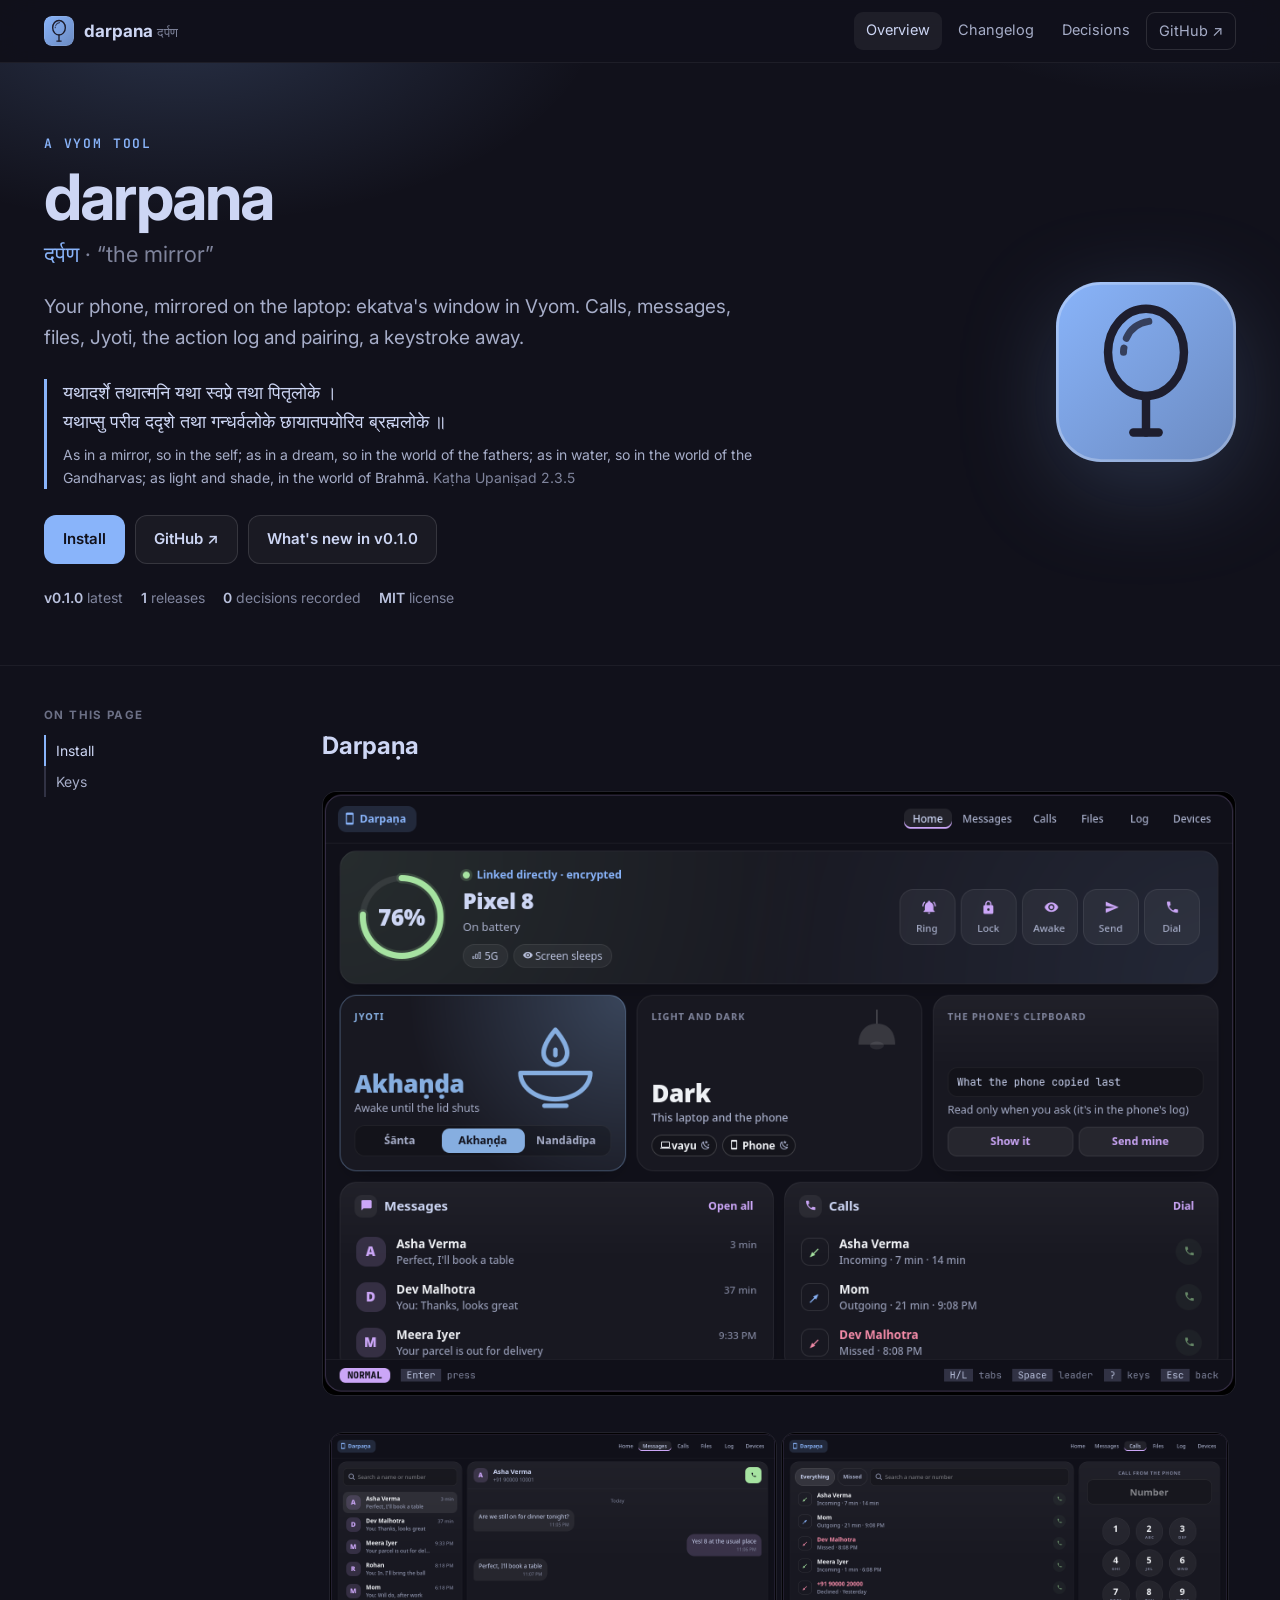
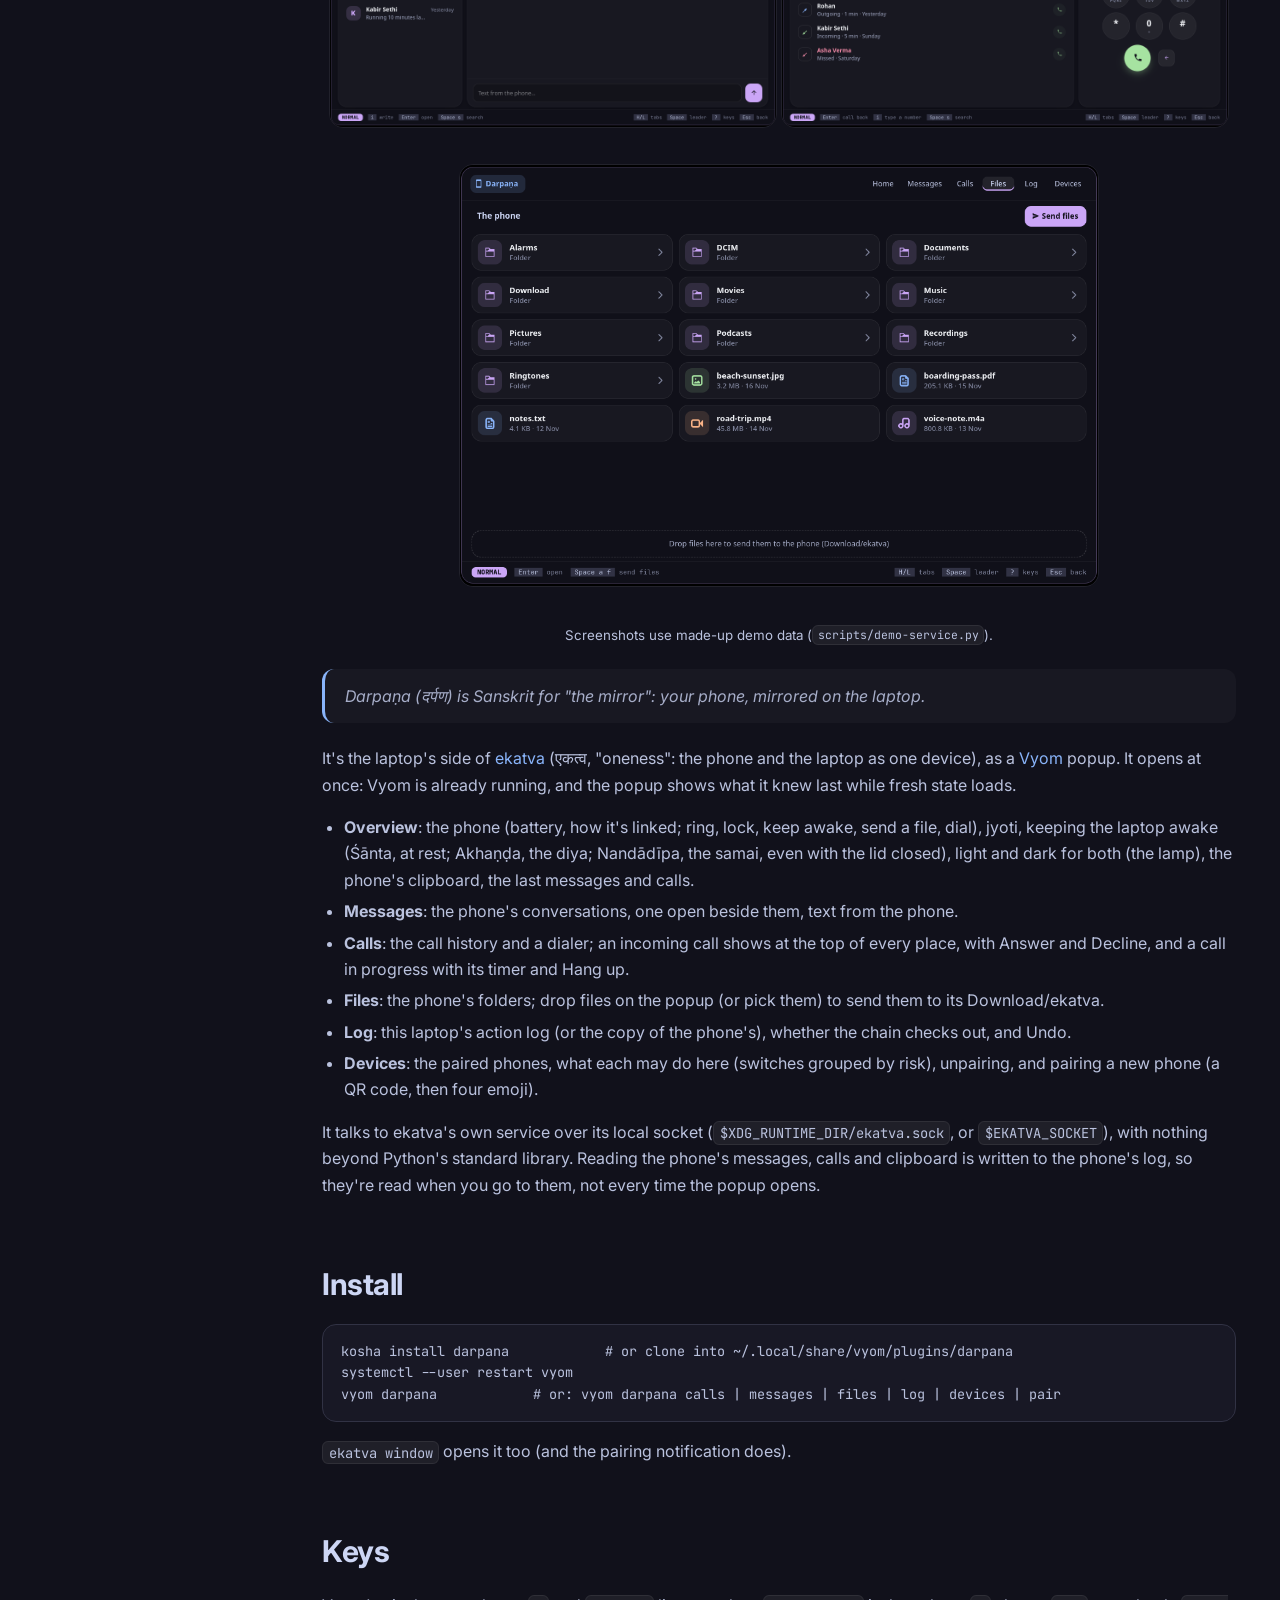
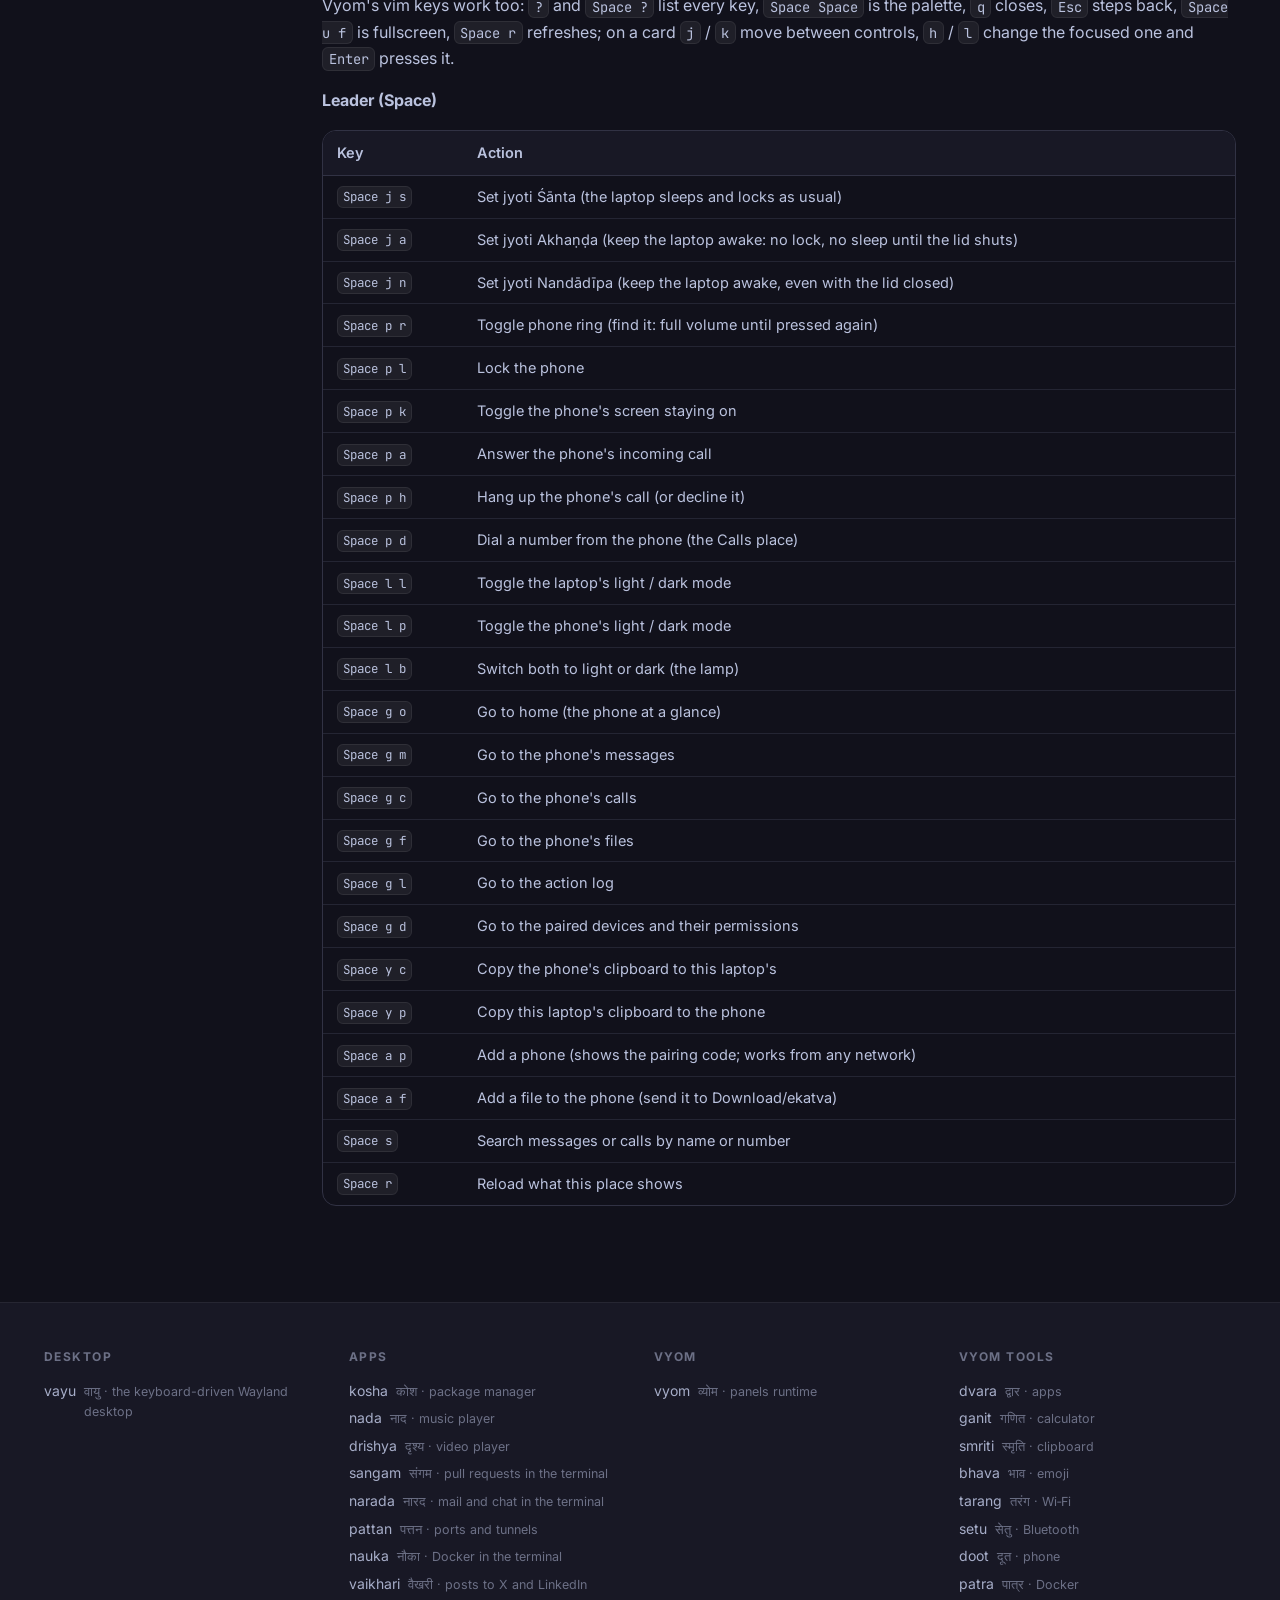
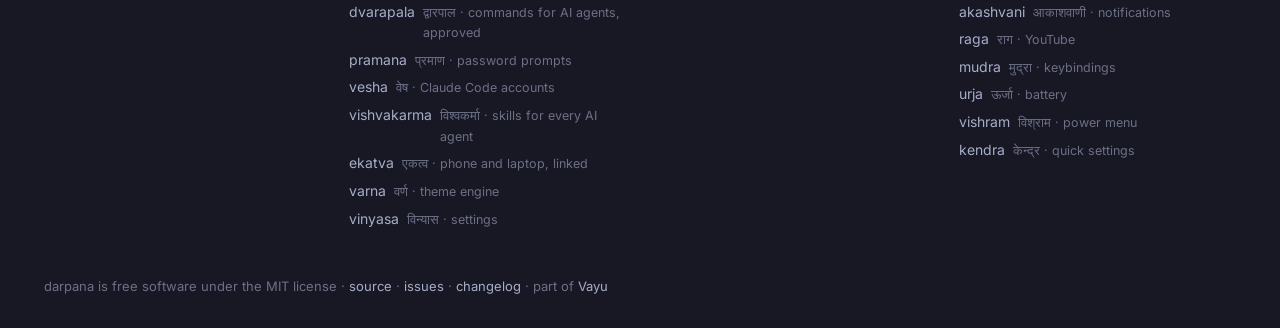
==== docs/index.html @ a0c08e99 "Darpaṇa: its own name, logo, verse and website with screenshots (v0.1.0) ekatva's laptop window as a" ====
<!doctype html>
<html lang="en">
<head>
<meta charset="utf-8">
<meta name="viewport" content="width=device-width, initial-scale=1">
<title>darpana · Your phone, mirrored on the laptop: ekatva&#x27;s window in Vyom. Calls, messages, files, Jyoti, the action log and pairing, a keystroke away.</title>
<meta name="description" content="Your phone, mirrored on the laptop: ekatva&#x27;s window in Vyom. Calls, messages, files, Jyoti, the action log and pairing, a keystroke away.">
<meta property="og:title" content="darpana · Your phone, mirrored on the laptop: ekatva&#x27;s window in Vyom. Calls, messages, files, Jyoti, the action log and pairing, a keystroke away.">
<meta property="og:description" content="Your phone, mirrored on the laptop: ekatva&#x27;s window in Vyom. Calls, messages, files, Jyoti, the action log and pairing, a keystroke away.">
<meta name="theme-color" content="#11111b">
<link rel="icon" href="assets/logo.svg" type="image/svg+xml">
<link rel="preconnect" href="https://fonts.googleapis.com">
<link href="https://fonts.googleapis.com/css2?family=Inter:wght@400;500;600;700;800&family=JetBrains+Mono:wght@400;600&display=swap" rel="stylesheet">
<link rel="stylesheet" href="assets/site.css">
<style>:root{--accent:#89b4fa;--glow:#89b4fa33}</style>
</head>
<body>
<header class="top"><div class="in">
<a class="brand" href="index.html"><img src="assets/logo.svg" alt=""><span>darpana <small>दर्पण</small></span></a>
<nav><a href="index.html" class="on">Overview</a><a href="changelog.html" class="">Changelog</a><a href="adr/index.html" class=" hide">Decisions</a><a class="gh" href="https://github.com/Theyashsawarkar/darpana">GitHub ↗</a></nav></div></header>
<section class="hero"><div class="in"><div>
<div class="eyebrow">a Vyom tool</div>
<h1>darpana</h1>
<div class="sa">दर्पण <span>· “the mirror”</span></div>
<p class="lead">Your phone, mirrored on the laptop: ekatva&#x27;s window in Vyom. Calls, messages, files, Jyoti, the action log and pairing, a keystroke away.</p>
<figure class="shloka"><p lang="sa">यथादर्शे तथात्मनि यथा स्वप्ने तथा पितृलोके ।<br>यथाप्सु परीव ददृशे तथा गन्धर्वलोके छायातपयोरिव ब्रह्मलोके ॥</p><figcaption>As in a mirror, so in the self; as in a dream, so in the world of the fathers; as in water, so in the world of the Gandharvas; as light and shade, in the world of Brahmā. <cite>Kaṭha Upaniṣad 2.3.5</cite></figcaption></figure>
<div class="cta"><a class="btn primary" href="#install">Install</a><a class="btn" href="https://github.com/Theyashsawarkar/darpana">GitHub ↗</a>
<a class="btn" href="changelog.html">What's new in v0.1.0</a></div>
<div class="meta"><span><b>v0.1.0</b> latest</span><span><b>1</b> releases</span><span><b>0</b> decisions recorded</span><span><b>MIT</b> license</span></div>
</div><img class="logo" src="assets/logo.svg" alt="darpana logo"></div></section>
<div class="wrap"><aside class="toc"><b>On this page</b><a class="l2" href="#install">Install</a><a class="l2" href="#keys">Keys</a></aside><article>
<h1 id="darpaṇa"><a class="anchor" href="#darpaṇa">#</a>Darpaṇa</h1>
<p align="center">
  <img alt="Darpaṇa: the phone at a glance (battery, link, ring, lock), Jyoti with its lamp, light and dark, the phone's clipboard, the last messages and calls" src="assets/screenshots/home.png" width="100%">
</p>
<p align="center">
  <img alt="Messages: the phone's conversations with search, one open, a box to text from the phone" src="assets/screenshots/messages.png" width="49%">
  <img alt="Calls: the call history with search and a dialer" src="assets/screenshots/calls.png" width="49%">
</p>
<p align="center">
  <img alt="Files: the phone's folders and files as cards, sending files to it" src="assets/screenshots/files.png" width="70%">
</p>
<p align="center"><sub>Screenshots use made-up demo data (<code>scripts/demo-service.py</code>).</sub></p>
<blockquote><p><em>Darpaṇa</em> (दर्पण) is Sanskrit for "the mirror": your phone, mirrored on the laptop.</p></blockquote>
<p>It's the laptop's side of <a href="https://github.com/Theyashsawarkar/ekatva">ekatva</a> (एकत्व, "oneness": the phone and the laptop as one device), as a <a href="https://github.com/Theyashsawarkar/vyom">Vyom</a> popup. It opens at once: Vyom is already running, and the popup shows what it knew last while fresh state loads.</p>
<ul><li><strong>Overview</strong>: the phone (battery, how it's linked; ring, lock, keep awake, send a file, dial), jyoti, keeping the laptop awake (Śānta, at rest; Akhaṇḍa, the diya; Nandādīpa, the samai, even with the lid closed), light and dark for both (the lamp), the phone's clipboard, the last messages and calls.</li><li><strong>Messages</strong>: the phone's conversations, one open beside them, text from the phone.</li><li><strong>Calls</strong>: the call history and a dialer; an incoming call shows at the top of every place, with Answer and Decline, and a call in progress with its timer and Hang up.</li><li><strong>Files</strong>: the phone's folders; drop files on the popup (or pick them) to send them to its Download/ekatva.</li><li><strong>Log</strong>: this laptop's action log (or the copy of the phone's), whether the chain checks out, and Undo.</li><li><strong>Devices</strong>: the paired phones, what each may do here (switches grouped by risk), unpairing, and pairing a new phone (a QR code, then four emoji).</li></ul>
<p>It talks to ekatva's own service over its local socket (<code>$XDG_RUNTIME_DIR/ekatva.sock</code>, or <code>$EKATVA_SOCKET</code>), with nothing beyond Python's standard library. Reading the phone's messages, calls and clipboard is written to the phone's log, so they're read when you go to them, not every time the popup opens.</p>
<h2 id="install"><a class="anchor" href="#install">#</a>Install</h2>
<pre class="code" data-lang="sh"><code>kosha install darpana            # or clone into ~/.local/share/vyom/plugins/darpana
systemctl --user restart vyom
vyom darpana            # or: vyom darpana calls | messages | files | log | devices | pair</code></pre>
<p><code>ekatva window</code> opens it too (and the pairing notification does).</p>
<h2 id="keys"><a class="anchor" href="#keys">#</a>Keys</h2>
<!-- KEYS (generated by scripts/keybinds.py from darpana/vim.py) -->
<p>Vyom's vim keys work too: <code>?</code> and <code>Space ?</code> list every key, <code>Space Space</code> is the palette, <code>q</code> closes, <code>Esc</code> steps back, <code>Space u f</code> is fullscreen, <code>Space r</code> refreshes; on a card <code>j</code> / <code>k</code> move between controls, <code>h</code> / <code>l</code> change the focused one and <code>Enter</code> presses it.</p>
<p><strong>Leader (Space)</strong></p>
<div class="table"><table><thead><tr><th>Key</th><th>Action</th></tr></thead><tbody><tr><td><code>Space j s</code></td><td>Set jyoti Śānta (the laptop sleeps and locks as usual)</td></tr><tr><td><code>Space j a</code></td><td>Set jyoti Akhaṇḍa (keep the laptop awake: no lock, no sleep until the lid shuts)</td></tr><tr><td><code>Space j n</code></td><td>Set jyoti Nandādīpa (keep the laptop awake, even with the lid closed)</td></tr><tr><td><code>Space p r</code></td><td>Toggle phone ring (find it: full volume until pressed again)</td></tr><tr><td><code>Space p l</code></td><td>Lock the phone</td></tr><tr><td><code>Space p k</code></td><td>Toggle the phone's screen staying on</td></tr><tr><td><code>Space p a</code></td><td>Answer the phone's incoming call</td></tr><tr><td><code>Space p h</code></td><td>Hang up the phone's call (or decline it)</td></tr><tr><td><code>Space p d</code></td><td>Dial a number from the phone (the Calls place)</td></tr><tr><td><code>Space l l</code></td><td>Toggle the laptop's light / dark mode</td></tr><tr><td><code>Space l p</code></td><td>Toggle the phone's light / dark mode</td></tr><tr><td><code>Space l b</code></td><td>Switch both to light or dark (the lamp)</td></tr><tr><td><code>Space g o</code></td><td>Go to home (the phone at a glance)</td></tr><tr><td><code>Space g m</code></td><td>Go to the phone's messages</td></tr><tr><td><code>Space g c</code></td><td>Go to the phone's calls</td></tr><tr><td><code>Space g f</code></td><td>Go to the phone's files</td></tr><tr><td><code>Space g l</code></td><td>Go to the action log</td></tr><tr><td><code>Space g d</code></td><td>Go to the paired devices and their permissions</td></tr><tr><td><code>Space y c</code></td><td>Copy the phone's clipboard to this laptop's</td></tr><tr><td><code>Space y p</code></td><td>Copy this laptop's clipboard to the phone</td></tr><tr><td><code>Space a p</code></td><td>Add a phone (shows the pairing code; works from any network)</td></tr><tr><td><code>Space a f</code></td><td>Add a file to the phone (send it to Download/ekatva)</td></tr><tr><td><code>Space s</code></td><td>Search messages or calls by name or number</td></tr><tr><td><code>Space r</code></td><td>Reload what this place shows</td></tr></tbody></table></div>
<!-- END KEYS -->
</article></div>
<footer><div class="in"><div><h4>Desktop</h4><a href="https://theyashsawarkar.github.io/vayu/" class="">vayu <span>वायु · the keyboard-driven Wayland desktop</span></a></div><div><h4>Apps</h4><a href="https://theyashsawarkar.github.io/kosha/" class="">kosha <span>कोश · package manager</span></a><a href="https://theyashsawarkar.github.io/nada/" class="">nada <span>नाद · music player</span></a><a href="https://theyashsawarkar.github.io/drishya/" class="">drishya <span>दृश्य · video player</span></a><a href="https://theyashsawarkar.github.io/sangam/" class="">sangam <span>संगम · pull requests in the terminal</span></a><a href="https://theyashsawarkar.github.io/narada/" class="">narada <span>नारद · mail and chat in the terminal</span></a><a href="https://theyashsawarkar.github.io/pattan/" class="">pattan <span>पत्तन · ports and tunnels</span></a><a href="https://theyashsawarkar.github.io/nauka/" class="">nauka <span>नौका · Docker in the terminal</span></a><a href="https://theyashsawarkar.github.io/vaikhari/" class="">vaikhari <span>वैखरी · posts to X and LinkedIn</span></a><a href="https://theyashsawarkar.github.io/dvarapala/" class="">dvarapala <span>द्वारपाल · commands for AI agents, approved</span></a><a href="https://theyashsawarkar.github.io/pramana/" class="">pramana <span>प्रमाण · password prompts</span></a><a href="https://theyashsawarkar.github.io/vesha/" class="">vesha <span>वेष · Claude Code accounts</span></a><a href="https://theyashsawarkar.github.io/vishvakarma/" class="">vishvakarma <span>विश्वकर्मा · skills for every AI agent</span></a><a href="https://theyashsawarkar.github.io/ekatva/" class="">ekatva <span>एकत्व · phone and laptop, linked</span></a><a href="https://theyashsawarkar.github.io/varna/" class="">varna <span>वर्ण · theme engine</span></a><a href="https://theyashsawarkar.github.io/vinyasa/" class="">vinyasa <span>विन्यास · settings</span></a></div><div><h4>Vyom</h4><a href="https://theyashsawarkar.github.io/vyom/" class="">vyom <span>व्योम · panels runtime</span></a></div><div><h4>Vyom tools</h4><a href="https://theyashsawarkar.github.io/dvara/" class="">dvara <span>द्वार · apps</span></a><a href="https://theyashsawarkar.github.io/ganit/" class="">ganit <span>गणित · calculator</span></a><a href="https://theyashsawarkar.github.io/smriti/" class="">smriti <span>स्मृति · clipboard</span></a><a href="https://theyashsawarkar.github.io/bhava/" class="">bhava <span>भाव · emoji</span></a><a href="https://theyashsawarkar.github.io/tarang/" class="">tarang <span>तरंग · Wi‑Fi</span></a><a href="https://theyashsawarkar.github.io/setu/" class="">setu <span>सेतु · Bluetooth</span></a><a href="https://theyashsawarkar.github.io/doot/" class="">doot <span>दूत · phone</span></a><a href="https://theyashsawarkar.github.io/patra/" class="">patra <span>पात्र · Docker</span></a><a href="https://theyashsawarkar.github.io/akashvani/" class="">akashvani <span>आकाशवाणी · notifications</span></a><a href="https://theyashsawarkar.github.io/raga/" class="">raga <span>राग · YouTube</span></a><a href="https://theyashsawarkar.github.io/mudra/" class="">mudra <span>मुद्रा · keybindings</span></a><a href="https://theyashsawarkar.github.io/urja/" class="">urja <span>ऊर्जा · battery</span></a><a href="https://theyashsawarkar.github.io/vishram/" class="">vishram <span>विश्राम · power menu</span></a><a href="https://theyashsawarkar.github.io/kendra/" class="">kendra <span>केन्द्र · quick settings</span></a></div></div>
<div class="bottom">darpana is free software under the MIT license · <a href="https://github.com/Theyashsawarkar/darpana">source</a> · <a href="https://github.com/Theyashsawarkar/darpana/issues">issues</a> · <a href="changelog.html">changelog</a> · part of <a href="https://theyashsawarkar.github.io/vayu/">Vayu</a></div></footer>
<script>
document.querySelectorAll('pre.code').forEach(p=>{const b=document.createElement('button');b.className='copy';b.textContent='Copy';
b.onclick=()=>{navigator.clipboard.writeText(p.innerText.replace(/^Copy/,'')).then(()=>{b.textContent='Copied';setTimeout(()=>b.textContent='Copy',1200)})};p.appendChild(b)});
const links=[...document.querySelectorAll('.toc a')];if(links.length){const hs=links.map(a=>document.getElementById(a.hash.slice(1))).filter(Boolean);
const on=()=>{let cur=hs[0];for(const h of hs){if(h.getBoundingClientRect().top<120)cur=h}links.forEach(a=>a.classList.toggle('on',cur&&a.hash==='#'+cur.id))};
addEventListener('scroll',on,{passive:true});on()}
</script>
</body>
</html>
---- docs/assets/site.css ----
:root{--crust:#11111b;--mantle:#181825;--base:#1e1e2e;--s0:#313244;--s1:#45475a;--ov0:#6c7086;--ov1:#7f849c;
--sub0:#a6adc8;--sub1:#bac2de;--text:#cdd6f4;--mauve:#cba6f7;--green:#a6e3a1;--peach:#fab387;--red:#f38ba8;--blue:#89b4fa;
--ui:"Inter","Segoe UI",system-ui,sans-serif;--mono:"JetBrains Mono","JetBrainsMono Nerd Font",ui-monospace,monospace}
*{box-sizing:border-box}html{scroll-behavior:smooth;scroll-padding-top:76px}
body{margin:0;background:var(--crust);color:var(--text);font:16px/1.65 var(--ui);-webkit-font-smoothing:antialiased}
a{color:var(--accent);text-decoration:none}a:hover{text-decoration:underline}
code{font:.86em var(--mono);background:rgba(255,255,255,.06);border:1px solid rgba(255,255,255,.07);padding:.12em .4em;border-radius:6px;color:var(--sub1)}
img{max-width:100%;height:auto}
/* nav */
.top{position:sticky;top:0;z-index:20;backdrop-filter:blur(18px) saturate(1.4);-webkit-backdrop-filter:blur(18px) saturate(1.4);
background:rgba(17,17,27,.72);border-bottom:1px solid rgba(255,255,255,.06)}
.top .in{max-width:1240px;margin:0 auto;padding:12px 24px;display:flex;align-items:center;gap:22px}
.brand{display:flex;align-items:center;gap:10px;font-weight:700;font-size:17px;color:var(--text)}
.brand img{width:30px;height:30px;border-radius:8px}.brand small{font-weight:500;color:var(--ov1);font-size:13px}
.top nav{display:flex;gap:4px;margin-left:auto;flex-wrap:wrap}
.top nav a{color:var(--sub0);padding:6px 12px;border-radius:9px;font-size:14.5px}
.top nav a:hover,.top nav a.on{background:rgba(255,255,255,.06);color:var(--text);text-decoration:none}
.top nav a.gh{border:1px solid rgba(255,255,255,.12)}
/* hero */
.hero{position:relative;overflow:hidden;border-bottom:1px solid rgba(255,255,255,.05)}
.hero:before{content:"";position:absolute;inset:-40% -10% auto;height:640px;
background:radial-gradient(600px 300px at 20% 30%,var(--glow),transparent 70%),radial-gradient(500px 300px at 85% 10%,rgba(137,180,250,.18),transparent 70%);pointer-events:none}
.hero .in{position:relative;max-width:1240px;margin:0 auto;padding:72px 24px 56px;display:grid;grid-template-columns:minmax(0,1fr) auto;gap:40px;align-items:center}
.eyebrow{font:600 13px var(--mono);letter-spacing:.14em;text-transform:uppercase;color:var(--accent)}
.hero h1{font-size:clamp(40px,6vw,64px);line-height:1.04;margin:12px 0 6px;letter-spacing:-.03em}
.hero .sa{font-size:22px;color:var(--accent);margin-bottom:18px}.hero .sa span{color:var(--ov1)}
.hero .shloka{margin:0 0 26px;padding-left:16px;border-left:3px solid var(--accent);max-width:720px}.hero .shloka p{margin:0 0 6px;font-size:18px;line-height:1.6;color:var(--text)}.hero .shloka figcaption{font-size:14px;color:var(--sub0)}.hero .shloka cite{color:var(--ov1);font-style:normal;white-space:nowrap}
.hero p.lead{font-size:19px;color:var(--sub0);max-width:720px;margin:0 0 26px}
.cta{display:flex;gap:10px;flex-wrap:wrap}
.btn{display:inline-flex;align-items:center;gap:8px;padding:11px 18px;border-radius:12px;font-weight:600;font-size:15px;border:1px solid rgba(255,255,255,.12);color:var(--text);background:rgba(255,255,255,.04)}
.btn:hover{text-decoration:none;background:rgba(255,255,255,.08)}
.btn.primary{background:var(--accent);color:var(--crust);border-color:transparent}.btn.primary:hover{filter:brightness(1.06)}
.hero .logo{width:180px;height:180px;filter:drop-shadow(0 24px 48px var(--glow))}
.meta{display:flex;gap:18px;flex-wrap:wrap;margin-top:22px;color:var(--ov1);font-size:14px}.meta b{color:var(--sub1);font-weight:600}
/* layout */
.wrap{max-width:1240px;margin:0 auto;padding:40px 24px 80px;display:grid;grid-template-columns:230px minmax(0,1fr);gap:48px}
.toc{position:sticky;top:84px;align-self:start;max-height:calc(100vh - 100px);overflow:auto;font-size:14px;padding-right:6px}
.toc b{display:block;font-size:11.5px;letter-spacing:.12em;text-transform:uppercase;color:var(--ov0);margin:0 0 10px}
.toc a{display:block;color:var(--sub0);padding:4px 10px;border-left:2px solid var(--s0)}
.toc a.l3{padding-left:22px;font-size:13px;color:var(--ov1)}
.toc a:hover,.toc a.on{color:var(--text);border-left-color:var(--accent);text-decoration:none}
article{min-width:0}
article h2{font-size:30px;letter-spacing:-.015em;margin:56px 0 14px;padding-top:6px}
article h2:first-child{margin-top:0}
article h3{font-size:20px;margin:34px 0 10px}article h4{font-size:16px;margin:24px 0 8px;color:var(--sub1)}
article p,article li{color:var(--sub1)}
article .anchor{opacity:0;margin-left:-22px;width:22px;display:inline-block;color:var(--ov0)}
article h2:hover .anchor,article h3:hover .anchor{opacity:1;text-decoration:none}
article ul,article ol{padding-left:22px}article li{margin:5px 0}
article img{border-radius:14px;border:1px solid rgba(255,255,255,.07)}
article p[align=center]{text-align:center}article p[align=center] img{margin:6px 0}
article blockquote{margin:22px 0;padding:14px 20px;border-left:3px solid var(--accent);background:rgba(255,255,255,.03);border-radius:12px}
article blockquote p{margin:0;color:var(--sub0);font-style:italic}
pre.code{position:relative;background:var(--mantle);border:1px solid var(--s0);border-radius:14px;padding:16px 18px;overflow:auto;font:13.5px/1.6 var(--mono);color:var(--sub1)}
pre.code code{background:none;border:0;padding:0;font-size:inherit;color:inherit}
pre.code .copy{position:absolute;top:8px;right:8px;font:600 11px var(--ui);padding:4px 9px;border-radius:7px;border:1px solid var(--s1);background:var(--base);color:var(--sub0);cursor:pointer;opacity:0;transition:.15s}
pre.code:hover .copy{opacity:1}
.table{overflow:auto;margin:16px 0;border:1px solid var(--s0);border-radius:14px}
table{border-collapse:collapse;width:100%;font-size:14.5px}
th{text-align:left;background:var(--mantle);color:var(--sub1);font-weight:600;padding:10px 14px;border-bottom:1px solid var(--s0)}
td{padding:9px 14px;border-bottom:1px solid rgba(49,50,68,.6);color:var(--sub1);vertical-align:top}tr:last-child td{border-bottom:0}
td code{white-space:nowrap}
/* changelog */
.release{position:relative;padding:0 0 8px 28px;border-left:2px solid var(--s0);margin-left:6px}
.release:before{content:"";position:absolute;left:-7px;top:10px;width:12px;height:12px;border-radius:50%;background:var(--accent);box-shadow:0 0 0 4px var(--crust)}
.release h2{margin-top:0;font-size:24px}.release h2 .date{font:500 14px var(--mono);color:var(--ov1);margin-left:10px}
.release .tag{font:600 12px var(--mono);padding:2px 8px;border-radius:7px;background:rgba(255,255,255,.06);color:var(--accent);margin-left:8px;vertical-align:3px}
/* adr */
.cards{display:grid;grid-template-columns:repeat(auto-fill,minmax(300px,1fr));gap:14px;margin:18px 0}
.card{display:block;background:var(--mantle);border:1px solid var(--s0);border-radius:16px;padding:18px 20px;color:var(--text)}
.card:hover{border-color:var(--accent);text-decoration:none;transform:translateY(-1px)}
.card .n{font:600 12px var(--mono);color:var(--accent)}.card h3{margin:6px 0 6px;font-size:17px}.card p{margin:0;color:var(--sub0);font-size:14px}
.status{display:inline-block;font:600 11px var(--mono);padding:2px 8px;border-radius:7px;background:rgba(166,227,161,.14);color:var(--green);text-transform:uppercase;letter-spacing:.06em}
.status.superseded,.status.deprecated{background:rgba(250,179,135,.14);color:var(--peach)}.status.proposed{background:rgba(137,180,250,.14);color:var(--blue)}
/* footer */
footer{border-top:1px solid rgba(255,255,255,.06);background:var(--mantle)}
footer .in{max-width:1240px;margin:0 auto;padding:44px 24px;display:grid;grid-template-columns:repeat(auto-fit,minmax(200px,1fr));gap:28px}
footer h4{margin:0 0 10px;font-size:12px;letter-spacing:.12em;text-transform:uppercase;color:var(--ov0)}
footer a{display:flex;gap:8px;align-items:baseline;color:var(--sub0);font-size:14px;padding:2px 0}footer a span{color:var(--ov0);font-size:12.5px}
footer a.me{color:var(--accent)}
footer .bottom{max-width:1240px;margin:0 auto;padding:0 24px 30px;color:var(--ov0);font-size:13px}
footer .bottom a{display:inline;padding:0;font-size:13px}
@media(max-width:900px){.wrap{grid-template-columns:1fr}.toc{display:none}.hero .in{grid-template-columns:1fr}.hero .logo{width:110px;height:110px;order:-1}
.top nav a:not(.gh){padding:6px 8px}}
@media(max-width:560px){.top nav a.hide{display:none}.hero .in{padding:44px 16px 36px}.wrap{padding:28px 16px 60px}}
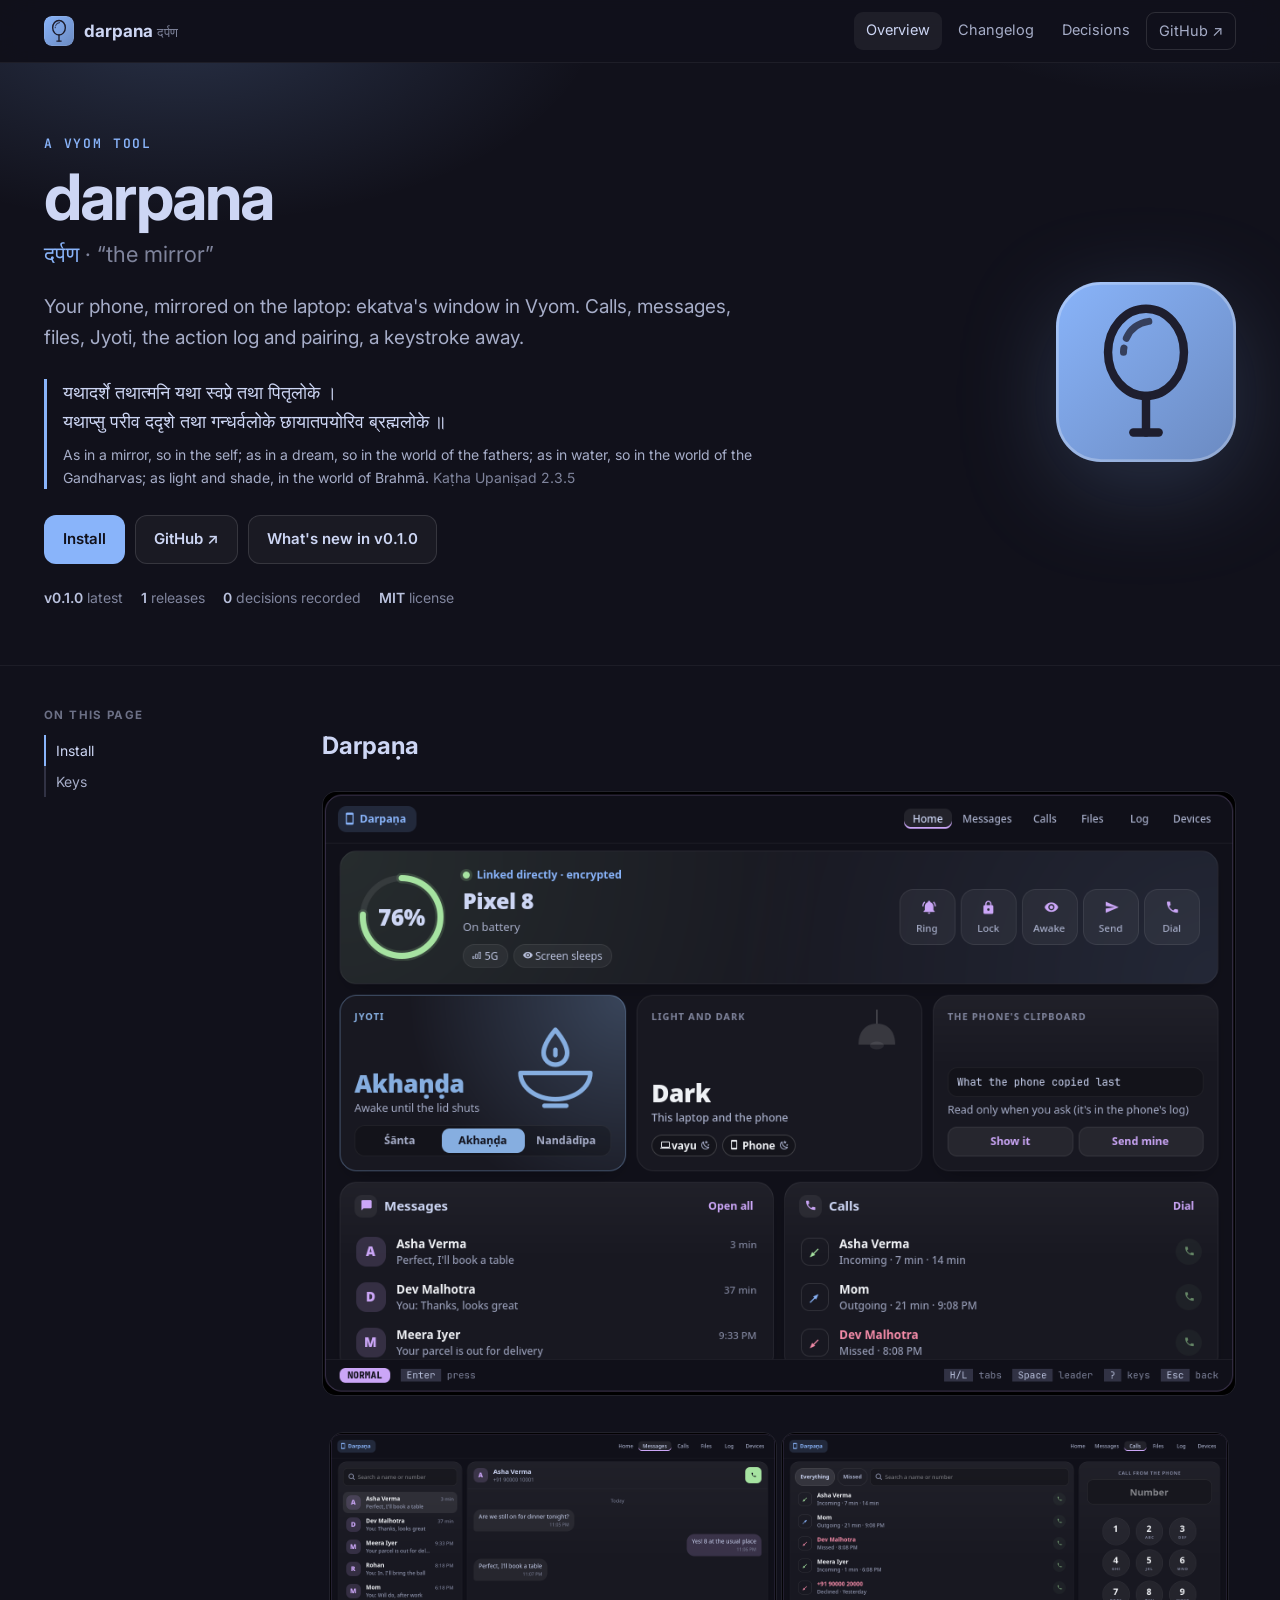
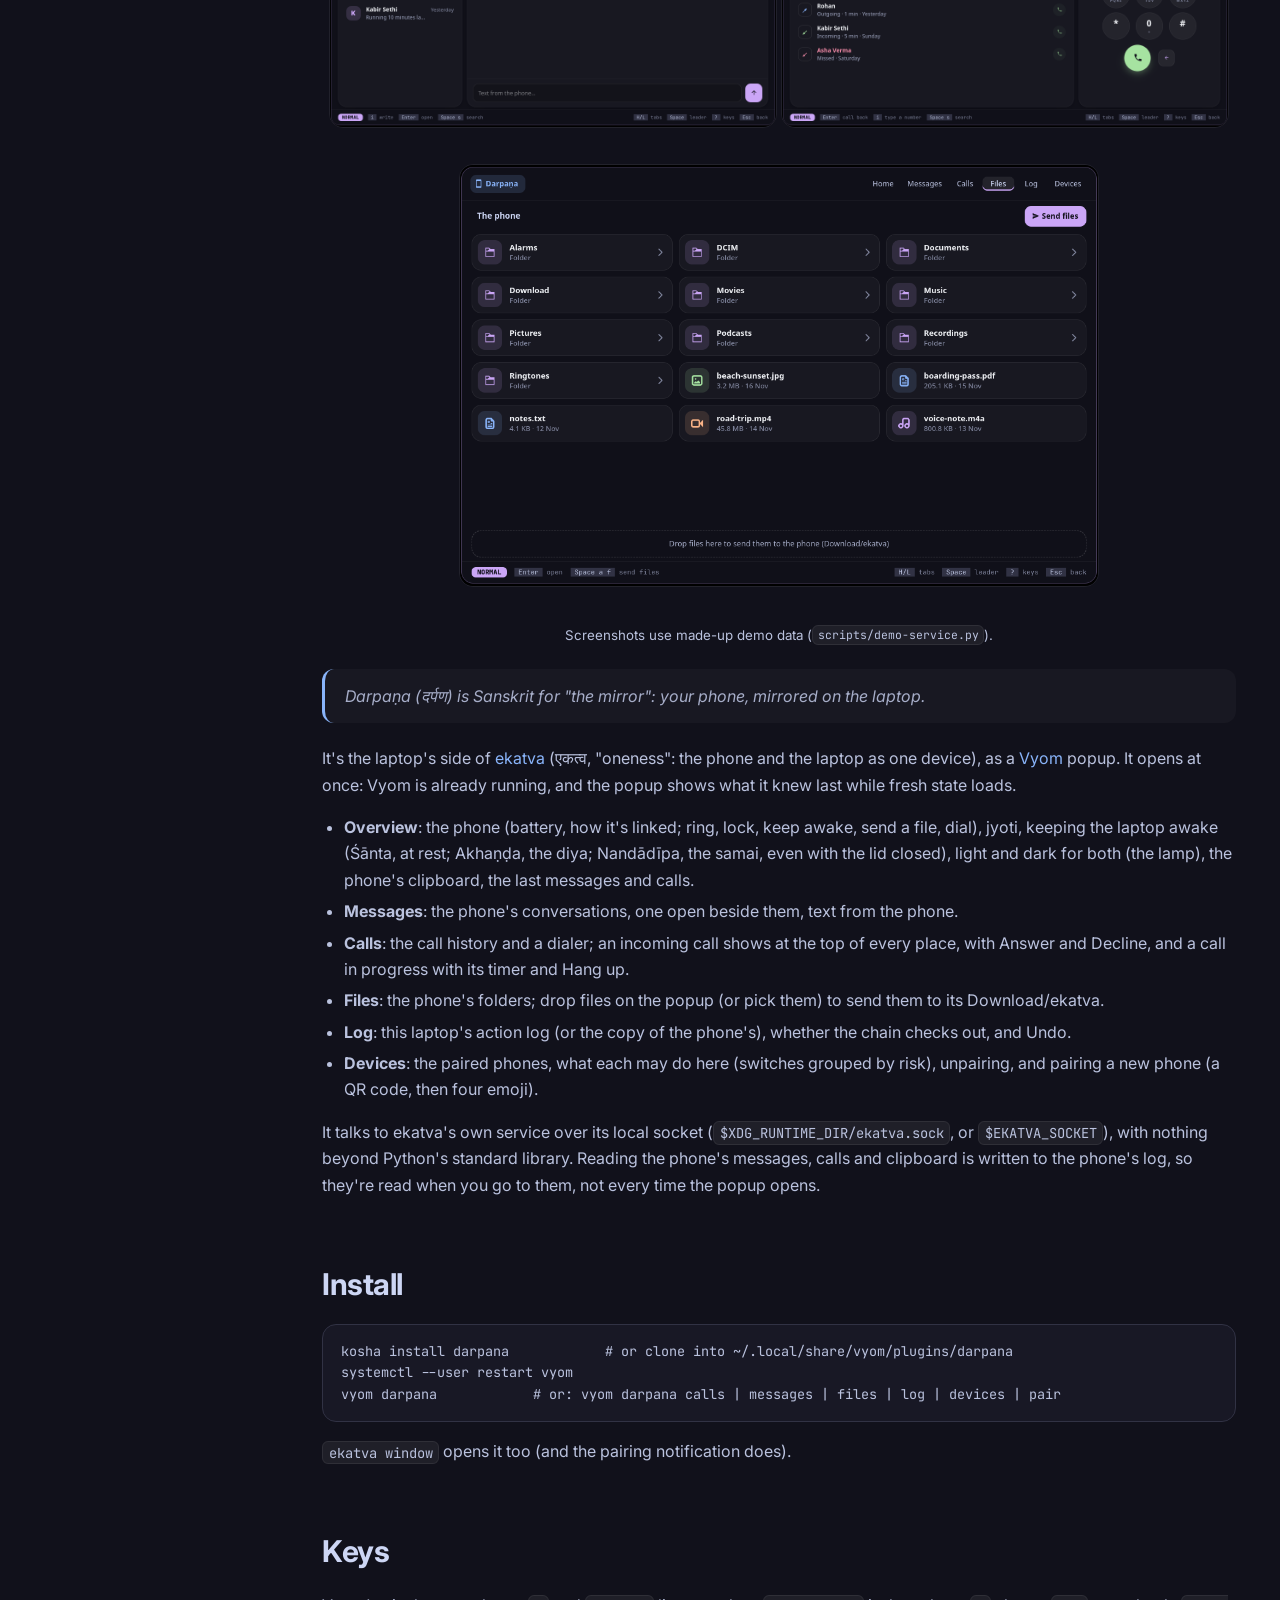
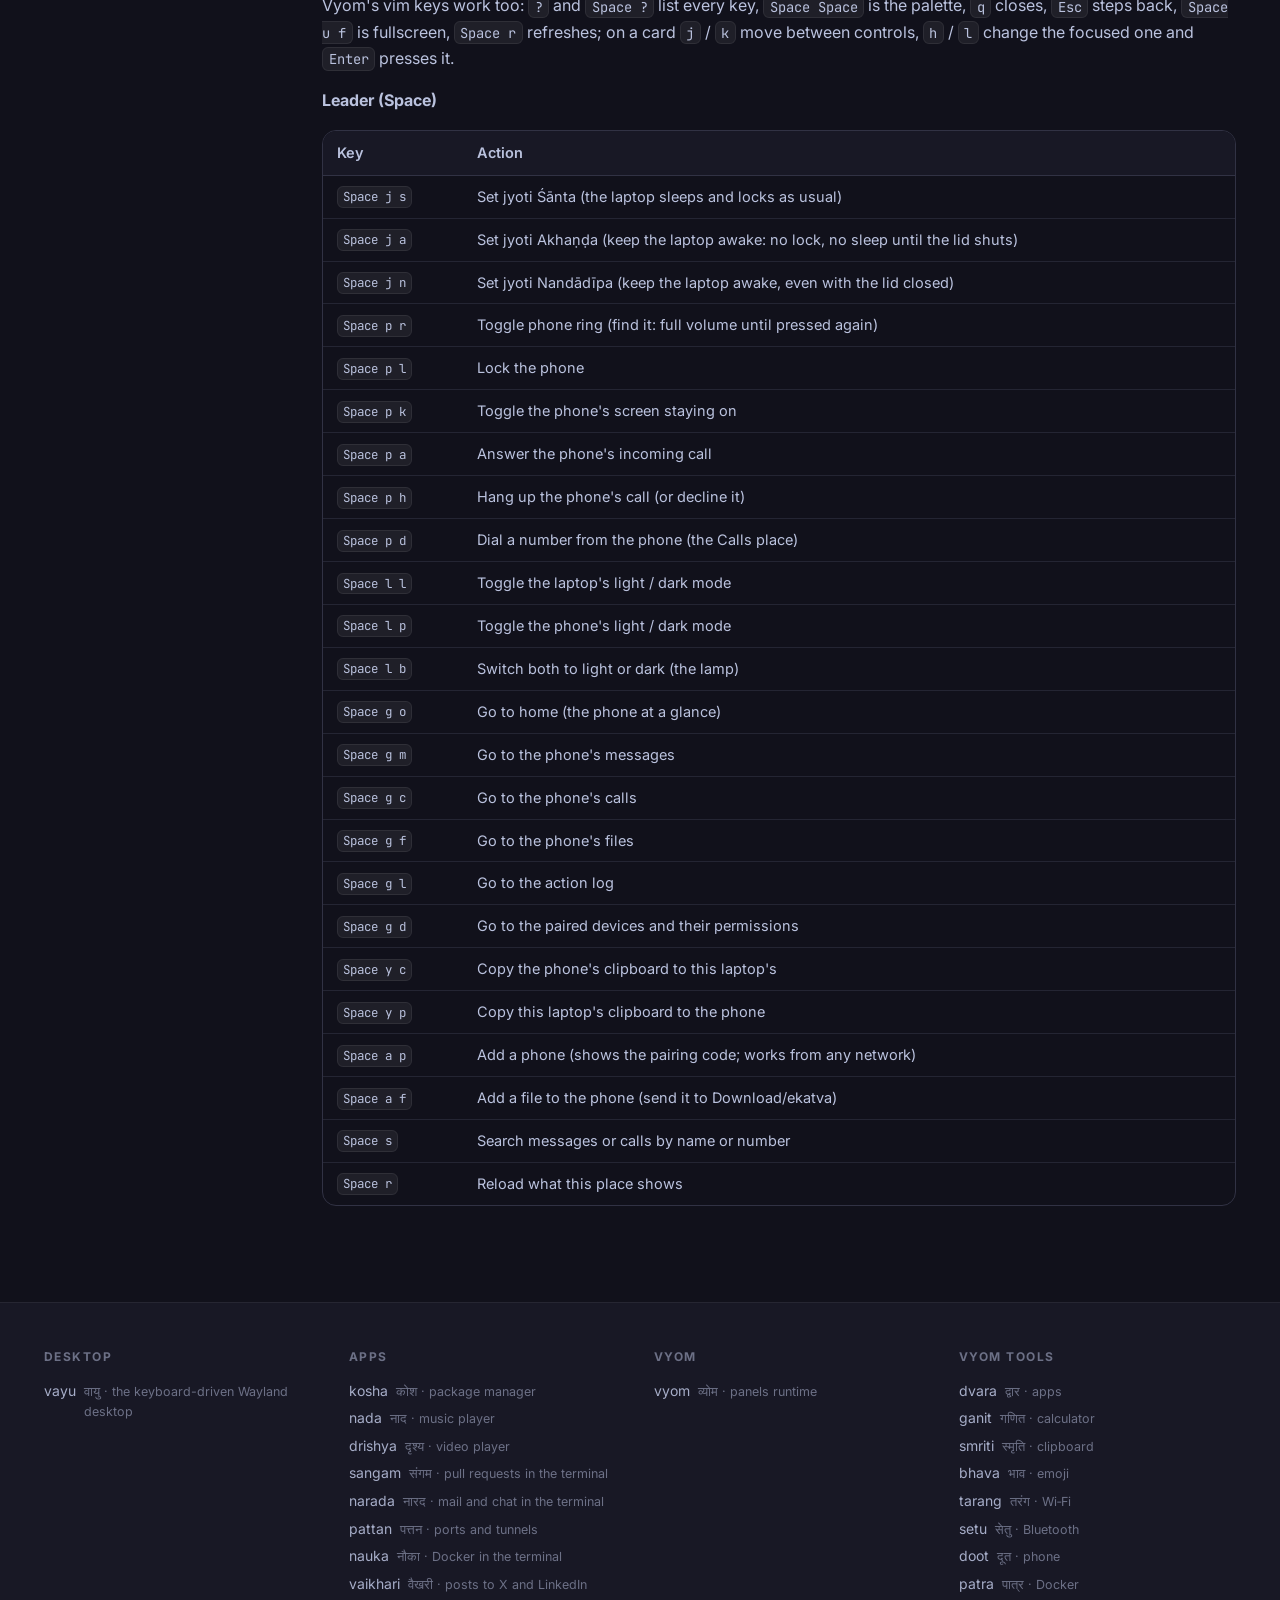
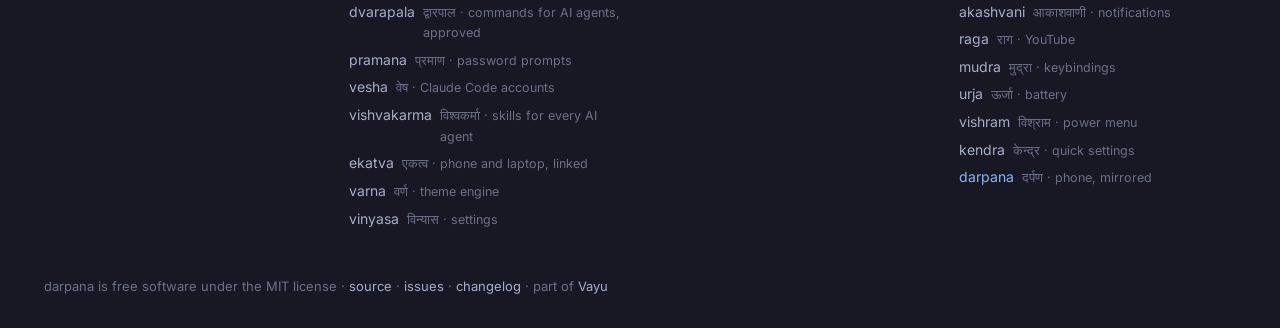
==== commit 65c0cd54: "Website: Darpaṇa joins the family list Co-Authored-By: Claude Opus 5.5 <noreply@anthropic.com>" ====
--- a/docs/index.html
+++ b/docs/index.html
@@ -57,7 +57,7 @@
 <div class="table"><table><thead><tr><th>Key</th><th>Action</th></tr></thead><tbody><tr><td><code>Space j s</code></td><td>Set jyoti Śānta (the laptop sleeps and locks as usual)</td></tr><tr><td><code>Space j a</code></td><td>Set jyoti Akhaṇḍa (keep the laptop awake: no lock, no sleep until the lid shuts)</td></tr><tr><td><code>Space j n</code></td><td>Set jyoti Nandādīpa (keep the laptop awake, even with the lid closed)</td></tr><tr><td><code>Space p r</code></td><td>Toggle phone ring (find it: full volume until pressed again)</td></tr><tr><td><code>Space p l</code></td><td>Lock the phone</td></tr><tr><td><code>Space p k</code></td><td>Toggle the phone's screen staying on</td></tr><tr><td><code>Space p a</code></td><td>Answer the phone's incoming call</td></tr><tr><td><code>Space p h</code></td><td>Hang up the phone's call (or decline it)</td></tr><tr><td><code>Space p d</code></td><td>Dial a number from the phone (the Calls place)</td></tr><tr><td><code>Space l l</code></td><td>Toggle the laptop's light / dark mode</td></tr><tr><td><code>Space l p</code></td><td>Toggle the phone's light / dark mode</td></tr><tr><td><code>Space l b</code></td><td>Switch both to light or dark (the lamp)</td></tr><tr><td><code>Space g o</code></td><td>Go to home (the phone at a glance)</td></tr><tr><td><code>Space g m</code></td><td>Go to the phone's messages</td></tr><tr><td><code>Space g c</code></td><td>Go to the phone's calls</td></tr><tr><td><code>Space g f</code></td><td>Go to the phone's files</td></tr><tr><td><code>Space g l</code></td><td>Go to the action log</td></tr><tr><td><code>Space g d</code></td><td>Go to the paired devices and their permissions</td></tr><tr><td><code>Space y c</code></td><td>Copy the phone's clipboard to this laptop's</td></tr><tr><td><code>Space y p</code></td><td>Copy this laptop's clipboard to the phone</td></tr><tr><td><code>Space a p</code></td><td>Add a phone (shows the pairing code; works from any network)</td></tr><tr><td><code>Space a f</code></td><td>Add a file to the phone (send it to Download/ekatva)</td></tr><tr><td><code>Space s</code></td><td>Search messages or calls by name or number</td></tr><tr><td><code>Space r</code></td><td>Reload what this place shows</td></tr></tbody></table></div>
 <!-- END KEYS -->
 </article></div>
-<footer><div class="in"><div><h4>Desktop</h4><a href="https://theyashsawarkar.github.io/vayu/" class="">vayu <span>वायु · the keyboard-driven Wayland desktop</span></a></div><div><h4>Apps</h4><a href="https://theyashsawarkar.github.io/kosha/" class="">kosha <span>कोश · package manager</span></a><a href="https://theyashsawarkar.github.io/nada/" class="">nada <span>नाद · music player</span></a><a href="https://theyashsawarkar.github.io/drishya/" class="">drishya <span>दृश्य · video player</span></a><a href="https://theyashsawarkar.github.io/sangam/" class="">sangam <span>संगम · pull requests in the terminal</span></a><a href="https://theyashsawarkar.github.io/narada/" class="">narada <span>नारद · mail and chat in the terminal</span></a><a href="https://theyashsawarkar.github.io/pattan/" class="">pattan <span>पत्तन · ports and tunnels</span></a><a href="https://theyashsawarkar.github.io/nauka/" class="">nauka <span>नौका · Docker in the terminal</span></a><a href="https://theyashsawarkar.github.io/vaikhari/" class="">vaikhari <span>वैखरी · posts to X and LinkedIn</span></a><a href="https://theyashsawarkar.github.io/dvarapala/" class="">dvarapala <span>द्वारपाल · commands for AI agents, approved</span></a><a href="https://theyashsawarkar.github.io/pramana/" class="">pramana <span>प्रमाण · password prompts</span></a><a href="https://theyashsawarkar.github.io/vesha/" class="">vesha <span>वेष · Claude Code accounts</span></a><a href="https://theyashsawarkar.github.io/vishvakarma/" class="">vishvakarma <span>विश्वकर्मा · skills for every AI agent</span></a><a href="https://theyashsawarkar.github.io/ekatva/" class="">ekatva <span>एकत्व · phone and laptop, linked</span></a><a href="https://theyashsawarkar.github.io/varna/" class="">varna <span>वर्ण · theme engine</span></a><a href="https://theyashsawarkar.github.io/vinyasa/" class="">vinyasa <span>विन्यास · settings</span></a></div><div><h4>Vyom</h4><a href="https://theyashsawarkar.github.io/vyom/" class="">vyom <span>व्योम · panels runtime</span></a></div><div><h4>Vyom tools</h4><a href="https://theyashsawarkar.github.io/dvara/" class="">dvara <span>द्वार · apps</span></a><a href="https://theyashsawarkar.github.io/ganit/" class="">ganit <span>गणित · calculator</span></a><a href="https://theyashsawarkar.github.io/smriti/" class="">smriti <span>स्मृति · clipboard</span></a><a href="https://theyashsawarkar.github.io/bhava/" class="">bhava <span>भाव · emoji</span></a><a href="https://theyashsawarkar.github.io/tarang/" class="">tarang <span>तरंग · Wi‑Fi</span></a><a href="https://theyashsawarkar.github.io/setu/" class="">setu <span>सेतु · Bluetooth</span></a><a href="https://theyashsawarkar.github.io/doot/" class="">doot <span>दूत · phone</span></a><a href="https://theyashsawarkar.github.io/patra/" class="">patra <span>पात्र · Docker</span></a><a href="https://theyashsawarkar.github.io/akashvani/" class="">akashvani <span>आकाशवाणी · notifications</span></a><a href="https://theyashsawarkar.github.io/raga/" class="">raga <span>राग · YouTube</span></a><a href="https://theyashsawarkar.github.io/mudra/" class="">mudra <span>मुद्रा · keybindings</span></a><a href="https://theyashsawarkar.github.io/urja/" class="">urja <span>ऊर्जा · battery</span></a><a href="https://theyashsawarkar.github.io/vishram/" class="">vishram <span>विश्राम · power menu</span></a><a href="https://theyashsawarkar.github.io/kendra/" class="">kendra <span>केन्द्र · quick settings</span></a></div></div>
+<footer><div class="in"><div><h4>Desktop</h4><a href="https://theyashsawarkar.github.io/vayu/" class="">vayu <span>वायु · the keyboard-driven Wayland desktop</span></a></div><div><h4>Apps</h4><a href="https://theyashsawarkar.github.io/kosha/" class="">kosha <span>कोश · package manager</span></a><a href="https://theyashsawarkar.github.io/nada/" class="">nada <span>नाद · music player</span></a><a href="https://theyashsawarkar.github.io/drishya/" class="">drishya <span>दृश्य · video player</span></a><a href="https://theyashsawarkar.github.io/sangam/" class="">sangam <span>संगम · pull requests in the terminal</span></a><a href="https://theyashsawarkar.github.io/narada/" class="">narada <span>नारद · mail and chat in the terminal</span></a><a href="https://theyashsawarkar.github.io/pattan/" class="">pattan <span>पत्तन · ports and tunnels</span></a><a href="https://theyashsawarkar.github.io/nauka/" class="">nauka <span>नौका · Docker in the terminal</span></a><a href="https://theyashsawarkar.github.io/vaikhari/" class="">vaikhari <span>वैखरी · posts to X and LinkedIn</span></a><a href="https://theyashsawarkar.github.io/dvarapala/" class="">dvarapala <span>द्वारपाल · commands for AI agents, approved</span></a><a href="https://theyashsawarkar.github.io/pramana/" class="">pramana <span>प्रमाण · password prompts</span></a><a href="https://theyashsawarkar.github.io/vesha/" class="">vesha <span>वेष · Claude Code accounts</span></a><a href="https://theyashsawarkar.github.io/vishvakarma/" class="">vishvakarma <span>विश्वकर्मा · skills for every AI agent</span></a><a href="https://theyashsawarkar.github.io/ekatva/" class="">ekatva <span>एकत्व · phone and laptop, linked</span></a><a href="https://theyashsawarkar.github.io/varna/" class="">varna <span>वर्ण · theme engine</span></a><a href="https://theyashsawarkar.github.io/vinyasa/" class="">vinyasa <span>विन्यास · settings</span></a></div><div><h4>Vyom</h4><a href="https://theyashsawarkar.github.io/vyom/" class="">vyom <span>व्योम · panels runtime</span></a></div><div><h4>Vyom tools</h4><a href="https://theyashsawarkar.github.io/dvara/" class="">dvara <span>द्वार · apps</span></a><a href="https://theyashsawarkar.github.io/ganit/" class="">ganit <span>गणित · calculator</span></a><a href="https://theyashsawarkar.github.io/smriti/" class="">smriti <span>स्मृति · clipboard</span></a><a href="https://theyashsawarkar.github.io/bhava/" class="">bhava <span>भाव · emoji</span></a><a href="https://theyashsawarkar.github.io/tarang/" class="">tarang <span>तरंग · Wi‑Fi</span></a><a href="https://theyashsawarkar.github.io/setu/" class="">setu <span>सेतु · Bluetooth</span></a><a href="https://theyashsawarkar.github.io/doot/" class="">doot <span>दूत · phone</span></a><a href="https://theyashsawarkar.github.io/patra/" class="">patra <span>पात्र · Docker</span></a><a href="https://theyashsawarkar.github.io/akashvani/" class="">akashvani <span>आकाशवाणी · notifications</span></a><a href="https://theyashsawarkar.github.io/raga/" class="">raga <span>राग · YouTube</span></a><a href="https://theyashsawarkar.github.io/mudra/" class="">mudra <span>मुद्रा · keybindings</span></a><a href="https://theyashsawarkar.github.io/urja/" class="">urja <span>ऊर्जा · battery</span></a><a href="https://theyashsawarkar.github.io/vishram/" class="">vishram <span>विश्राम · power menu</span></a><a href="https://theyashsawarkar.github.io/kendra/" class="">kendra <span>केन्द्र · quick settings</span></a><a href="https://theyashsawarkar.github.io/darpana/" class="me">darpana <span>दर्पण · phone, mirrored</span></a></div></div>
 <div class="bottom">darpana is free software under the MIT license · <a href="https://github.com/Theyashsawarkar/darpana">source</a> · <a href="https://github.com/Theyashsawarkar/darpana/issues">issues</a> · <a href="changelog.html">changelog</a> · part of <a href="https://theyashsawarkar.github.io/vayu/">Vayu</a></div></footer>
 <script>
 document.querySelectorAll('pre.code').forEach(p=>{const b=document.createElement('button');b.className='copy';b.textContent='Copy';
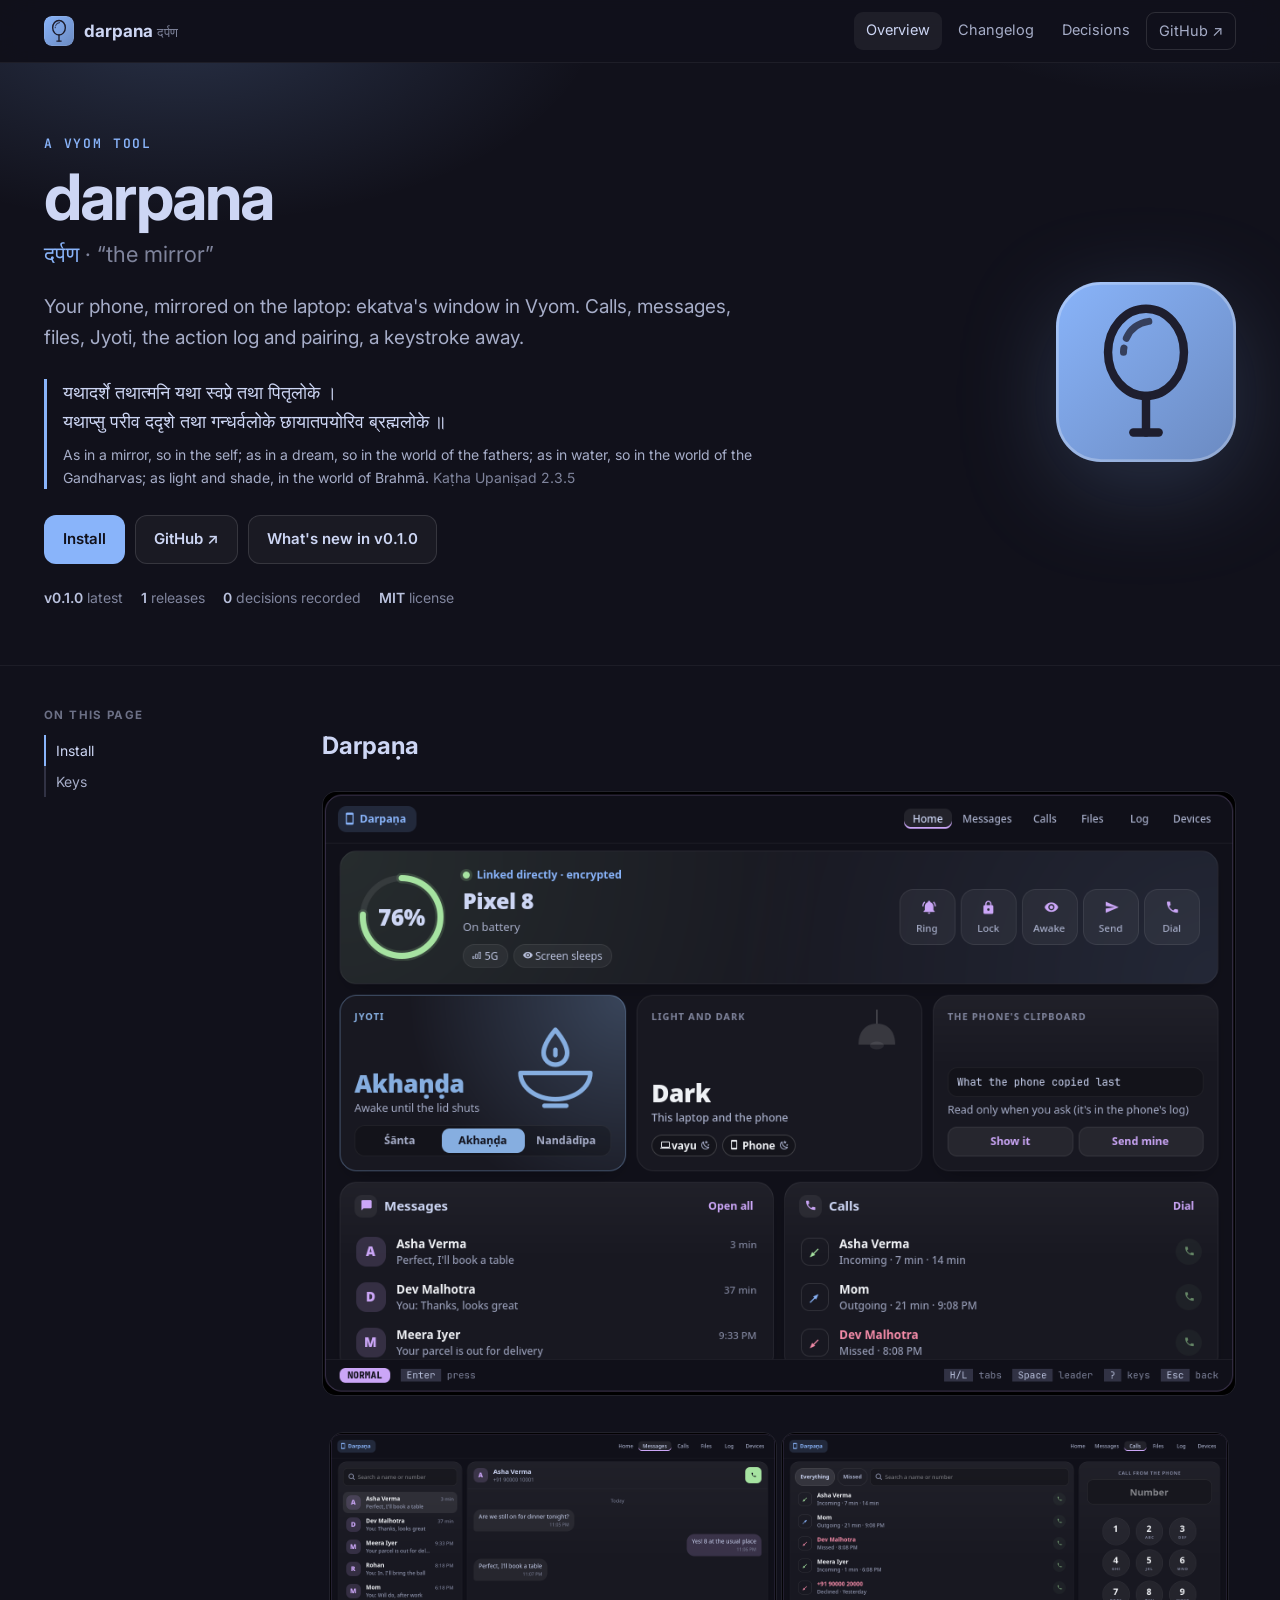
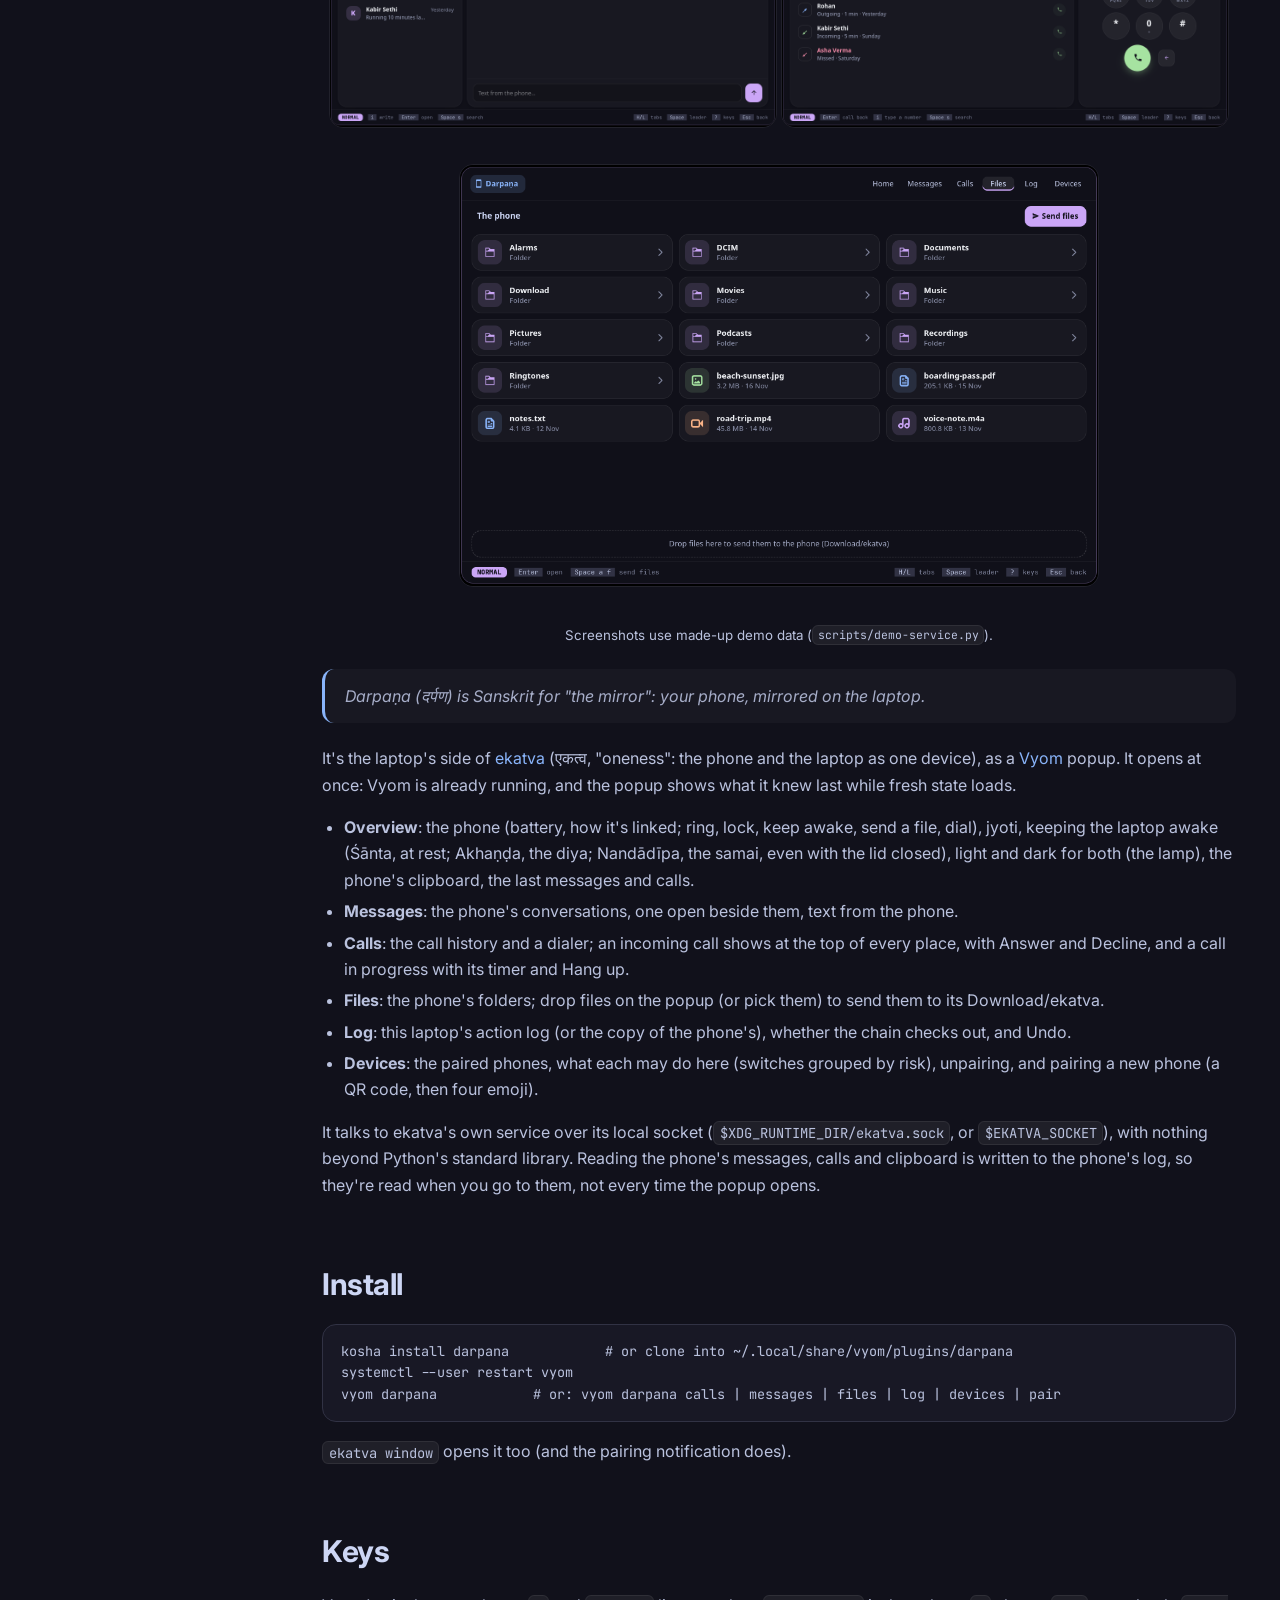
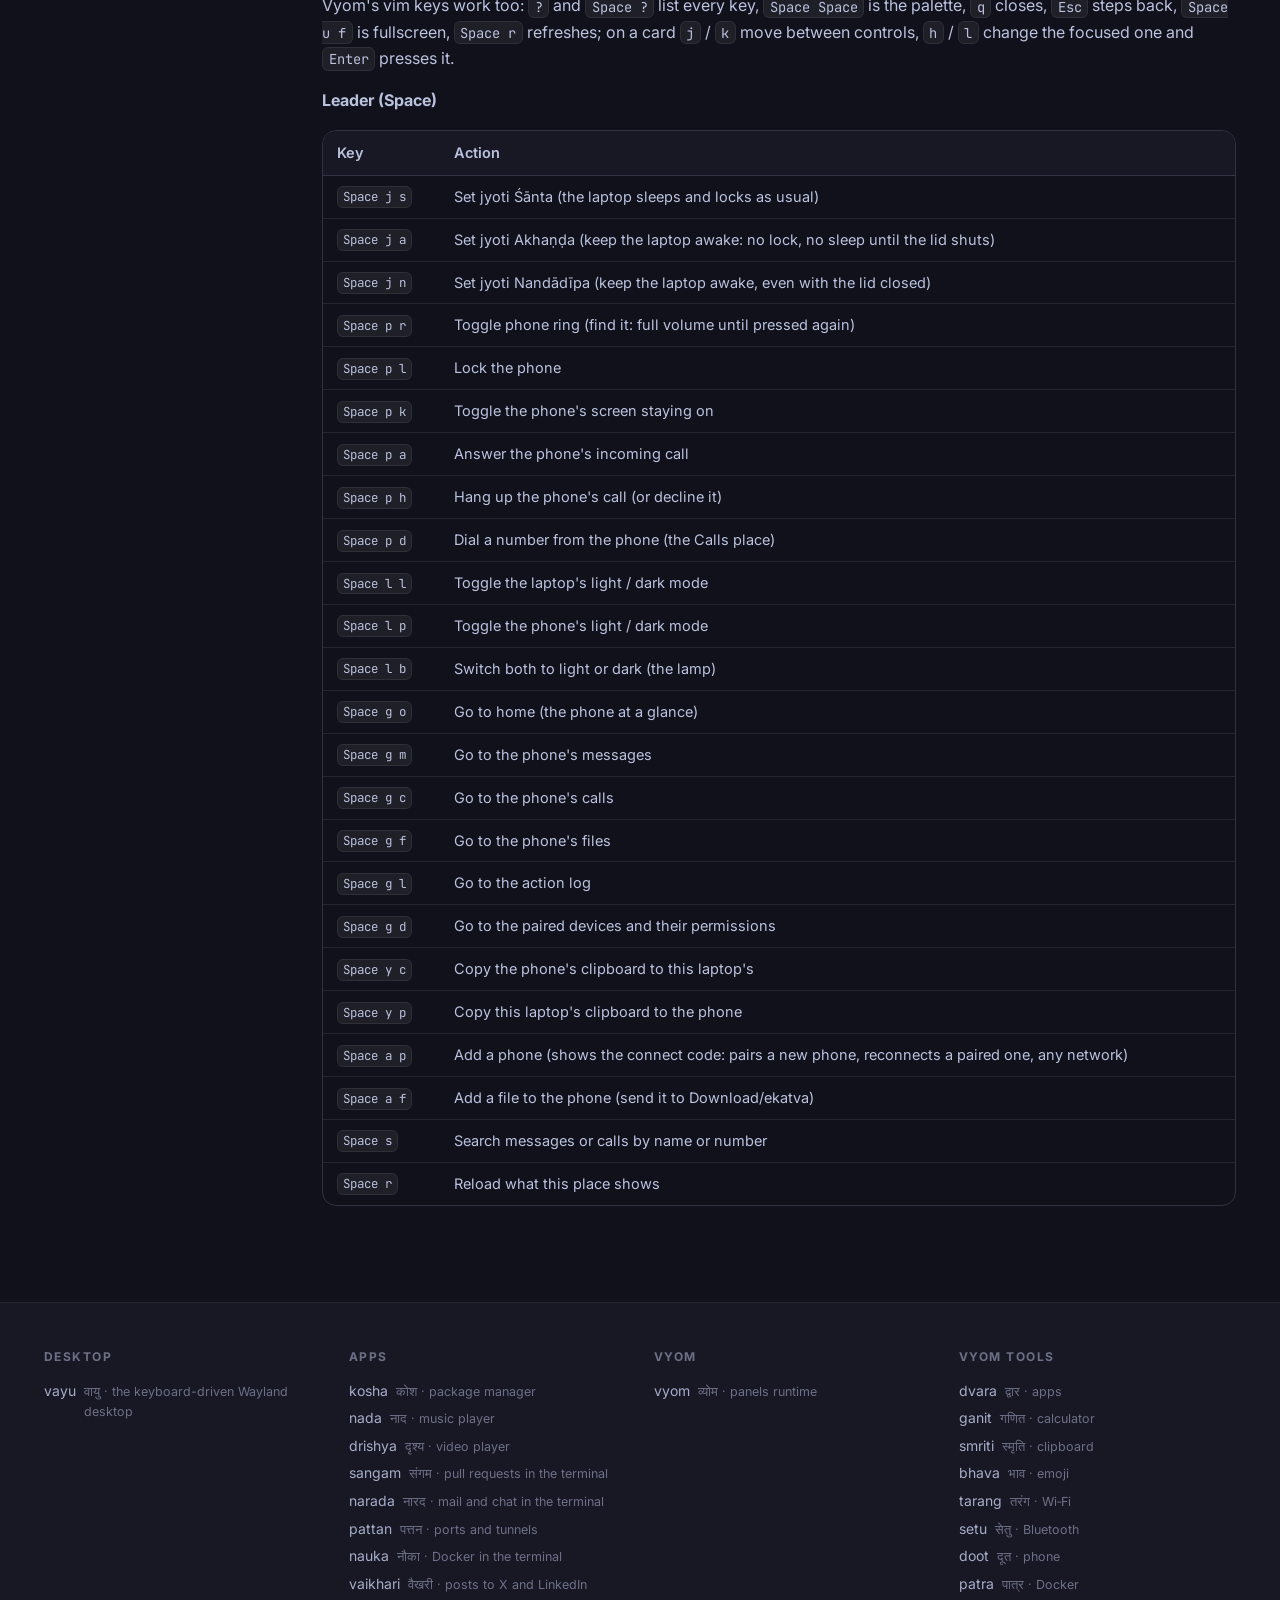
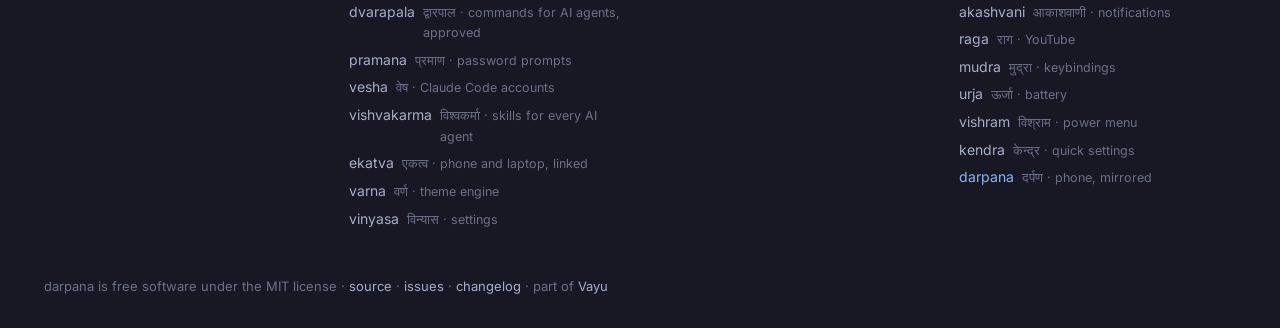
==== commit 1b473242: "Jyoti's flame: the overview draws ekatva's flame SVGs The diya and samai are gone: Darpaṇa draws the" ====
--- a/docs/index.html
+++ b/docs/index.html
@@ -54,7 +54,7 @@
 <!-- KEYS (generated by scripts/keybinds.py from darpana/vim.py) -->
 <p>Vyom's vim keys work too: <code>?</code> and <code>Space ?</code> list every key, <code>Space Space</code> is the palette, <code>q</code> closes, <code>Esc</code> steps back, <code>Space u f</code> is fullscreen, <code>Space r</code> refreshes; on a card <code>j</code> / <code>k</code> move between controls, <code>h</code> / <code>l</code> change the focused one and <code>Enter</code> presses it.</p>
 <p><strong>Leader (Space)</strong></p>
-<div class="table"><table><thead><tr><th>Key</th><th>Action</th></tr></thead><tbody><tr><td><code>Space j s</code></td><td>Set jyoti Śānta (the laptop sleeps and locks as usual)</td></tr><tr><td><code>Space j a</code></td><td>Set jyoti Akhaṇḍa (keep the laptop awake: no lock, no sleep until the lid shuts)</td></tr><tr><td><code>Space j n</code></td><td>Set jyoti Nandādīpa (keep the laptop awake, even with the lid closed)</td></tr><tr><td><code>Space p r</code></td><td>Toggle phone ring (find it: full volume until pressed again)</td></tr><tr><td><code>Space p l</code></td><td>Lock the phone</td></tr><tr><td><code>Space p k</code></td><td>Toggle the phone's screen staying on</td></tr><tr><td><code>Space p a</code></td><td>Answer the phone's incoming call</td></tr><tr><td><code>Space p h</code></td><td>Hang up the phone's call (or decline it)</td></tr><tr><td><code>Space p d</code></td><td>Dial a number from the phone (the Calls place)</td></tr><tr><td><code>Space l l</code></td><td>Toggle the laptop's light / dark mode</td></tr><tr><td><code>Space l p</code></td><td>Toggle the phone's light / dark mode</td></tr><tr><td><code>Space l b</code></td><td>Switch both to light or dark (the lamp)</td></tr><tr><td><code>Space g o</code></td><td>Go to home (the phone at a glance)</td></tr><tr><td><code>Space g m</code></td><td>Go to the phone's messages</td></tr><tr><td><code>Space g c</code></td><td>Go to the phone's calls</td></tr><tr><td><code>Space g f</code></td><td>Go to the phone's files</td></tr><tr><td><code>Space g l</code></td><td>Go to the action log</td></tr><tr><td><code>Space g d</code></td><td>Go to the paired devices and their permissions</td></tr><tr><td><code>Space y c</code></td><td>Copy the phone's clipboard to this laptop's</td></tr><tr><td><code>Space y p</code></td><td>Copy this laptop's clipboard to the phone</td></tr><tr><td><code>Space a p</code></td><td>Add a phone (shows the pairing code; works from any network)</td></tr><tr><td><code>Space a f</code></td><td>Add a file to the phone (send it to Download/ekatva)</td></tr><tr><td><code>Space s</code></td><td>Search messages or calls by name or number</td></tr><tr><td><code>Space r</code></td><td>Reload what this place shows</td></tr></tbody></table></div>
+<div class="table"><table><thead><tr><th>Key</th><th>Action</th></tr></thead><tbody><tr><td><code>Space j s</code></td><td>Set jyoti Śānta (the laptop sleeps and locks as usual)</td></tr><tr><td><code>Space j a</code></td><td>Set jyoti Akhaṇḍa (keep the laptop awake: no lock, no sleep until the lid shuts)</td></tr><tr><td><code>Space j n</code></td><td>Set jyoti Nandādīpa (keep the laptop awake, even with the lid closed)</td></tr><tr><td><code>Space p r</code></td><td>Toggle phone ring (find it: full volume until pressed again)</td></tr><tr><td><code>Space p l</code></td><td>Lock the phone</td></tr><tr><td><code>Space p k</code></td><td>Toggle the phone's screen staying on</td></tr><tr><td><code>Space p a</code></td><td>Answer the phone's incoming call</td></tr><tr><td><code>Space p h</code></td><td>Hang up the phone's call (or decline it)</td></tr><tr><td><code>Space p d</code></td><td>Dial a number from the phone (the Calls place)</td></tr><tr><td><code>Space l l</code></td><td>Toggle the laptop's light / dark mode</td></tr><tr><td><code>Space l p</code></td><td>Toggle the phone's light / dark mode</td></tr><tr><td><code>Space l b</code></td><td>Switch both to light or dark (the lamp)</td></tr><tr><td><code>Space g o</code></td><td>Go to home (the phone at a glance)</td></tr><tr><td><code>Space g m</code></td><td>Go to the phone's messages</td></tr><tr><td><code>Space g c</code></td><td>Go to the phone's calls</td></tr><tr><td><code>Space g f</code></td><td>Go to the phone's files</td></tr><tr><td><code>Space g l</code></td><td>Go to the action log</td></tr><tr><td><code>Space g d</code></td><td>Go to the paired devices and their permissions</td></tr><tr><td><code>Space y c</code></td><td>Copy the phone's clipboard to this laptop's</td></tr><tr><td><code>Space y p</code></td><td>Copy this laptop's clipboard to the phone</td></tr><tr><td><code>Space a p</code></td><td>Add a phone (shows the connect code: pairs a new phone, reconnects a paired one, any network)</td></tr><tr><td><code>Space a f</code></td><td>Add a file to the phone (send it to Download/ekatva)</td></tr><tr><td><code>Space s</code></td><td>Search messages or calls by name or number</td></tr><tr><td><code>Space r</code></td><td>Reload what this place shows</td></tr></tbody></table></div>
 <!-- END KEYS -->
 </article></div>
 <footer><div class="in"><div><h4>Desktop</h4><a href="https://theyashsawarkar.github.io/vayu/" class="">vayu <span>वायु · the keyboard-driven Wayland desktop</span></a></div><div><h4>Apps</h4><a href="https://theyashsawarkar.github.io/kosha/" class="">kosha <span>कोश · package manager</span></a><a href="https://theyashsawarkar.github.io/nada/" class="">nada <span>नाद · music player</span></a><a href="https://theyashsawarkar.github.io/drishya/" class="">drishya <span>दृश्य · video player</span></a><a href="https://theyashsawarkar.github.io/sangam/" class="">sangam <span>संगम · pull requests in the terminal</span></a><a href="https://theyashsawarkar.github.io/narada/" class="">narada <span>नारद · mail and chat in the terminal</span></a><a href="https://theyashsawarkar.github.io/pattan/" class="">pattan <span>पत्तन · ports and tunnels</span></a><a href="https://theyashsawarkar.github.io/nauka/" class="">nauka <span>नौका · Docker in the terminal</span></a><a href="https://theyashsawarkar.github.io/vaikhari/" class="">vaikhari <span>वैखरी · posts to X and LinkedIn</span></a><a href="https://theyashsawarkar.github.io/dvarapala/" class="">dvarapala <span>द्वारपाल · commands for AI agents, approved</span></a><a href="https://theyashsawarkar.github.io/pramana/" class="">pramana <span>प्रमाण · password prompts</span></a><a href="https://theyashsawarkar.github.io/vesha/" class="">vesha <span>वेष · Claude Code accounts</span></a><a href="https://theyashsawarkar.github.io/vishvakarma/" class="">vishvakarma <span>विश्वकर्मा · skills for every AI agent</span></a><a href="https://theyashsawarkar.github.io/ekatva/" class="">ekatva <span>एकत्व · phone and laptop, linked</span></a><a href="https://theyashsawarkar.github.io/varna/" class="">varna <span>वर्ण · theme engine</span></a><a href="https://theyashsawarkar.github.io/vinyasa/" class="">vinyasa <span>विन्यास · settings</span></a></div><div><h4>Vyom</h4><a href="https://theyashsawarkar.github.io/vyom/" class="">vyom <span>व्योम · panels runtime</span></a></div><div><h4>Vyom tools</h4><a href="https://theyashsawarkar.github.io/dvara/" class="">dvara <span>द्वार · apps</span></a><a href="https://theyashsawarkar.github.io/ganit/" class="">ganit <span>गणित · calculator</span></a><a href="https://theyashsawarkar.github.io/smriti/" class="">smriti <span>स्मृति · clipboard</span></a><a href="https://theyashsawarkar.github.io/bhava/" class="">bhava <span>भाव · emoji</span></a><a href="https://theyashsawarkar.github.io/tarang/" class="">tarang <span>तरंग · Wi‑Fi</span></a><a href="https://theyashsawarkar.github.io/setu/" class="">setu <span>सेतु · Bluetooth</span></a><a href="https://theyashsawarkar.github.io/doot/" class="">doot <span>दूत · phone</span></a><a href="https://theyashsawarkar.github.io/patra/" class="">patra <span>पात्र · Docker</span></a><a href="https://theyashsawarkar.github.io/akashvani/" class="">akashvani <span>आकाशवाणी · notifications</span></a><a href="https://theyashsawarkar.github.io/raga/" class="">raga <span>राग · YouTube</span></a><a href="https://theyashsawarkar.github.io/mudra/" class="">mudra <span>मुद्रा · keybindings</span></a><a href="https://theyashsawarkar.github.io/urja/" class="">urja <span>ऊर्जा · battery</span></a><a href="https://theyashsawarkar.github.io/vishram/" class="">vishram <span>विश्राम · power menu</span></a><a href="https://theyashsawarkar.github.io/kendra/" class="">kendra <span>केन्द्र · quick settings</span></a><a href="https://theyashsawarkar.github.io/darpana/" class="me">darpana <span>दर्पण · phone, mirrored</span></a></div></div>
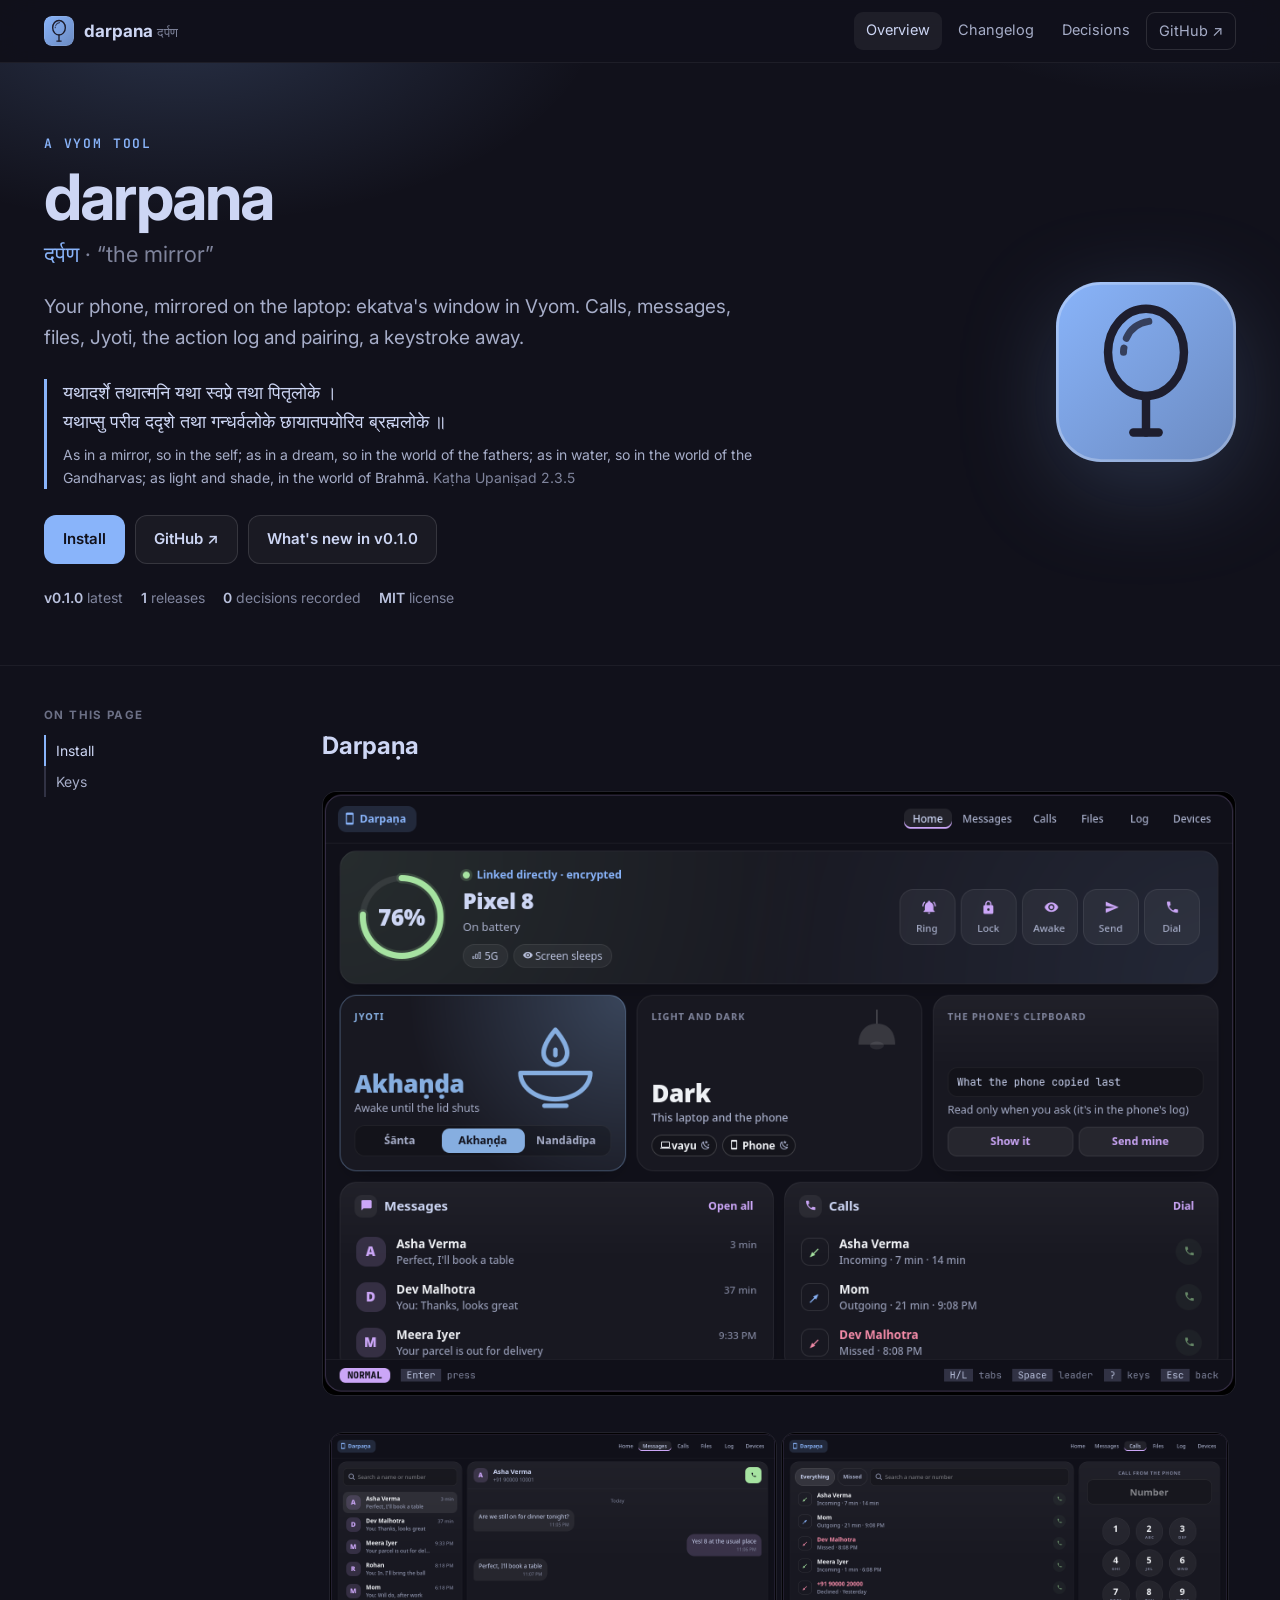
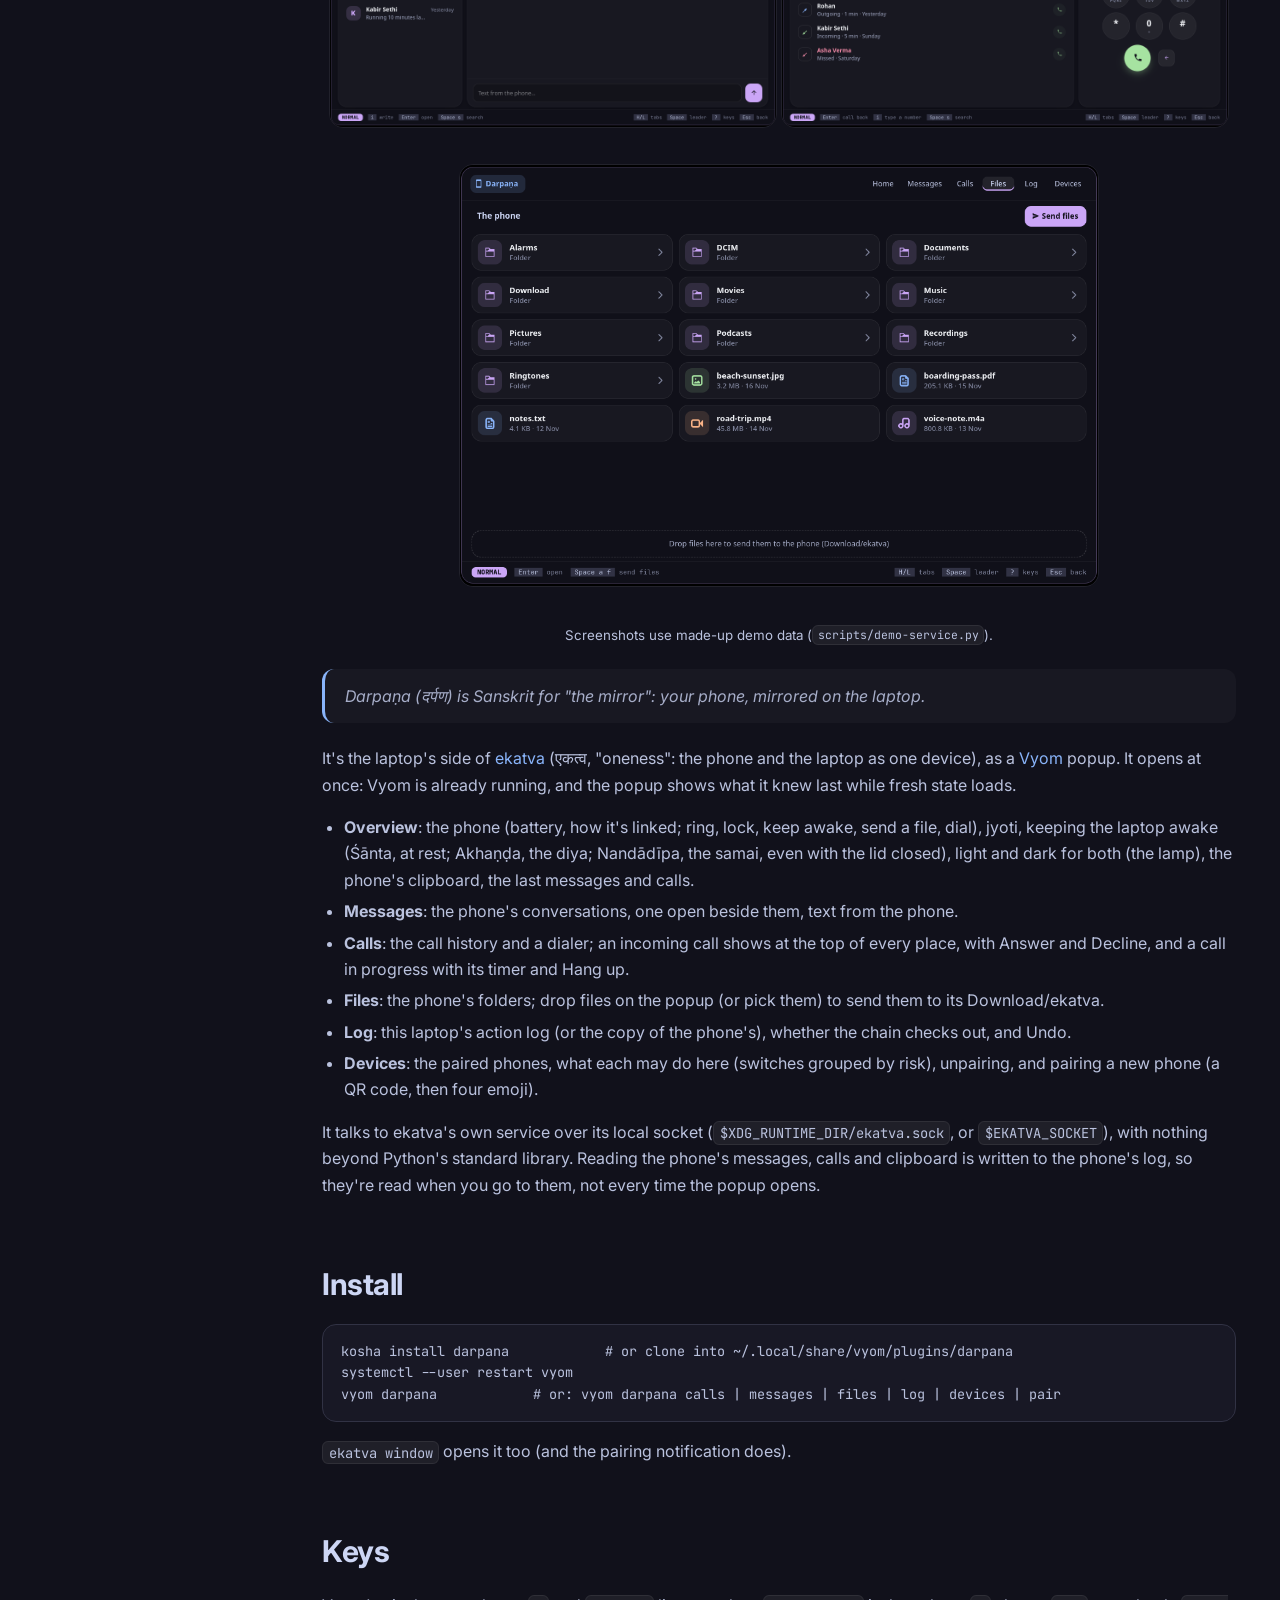
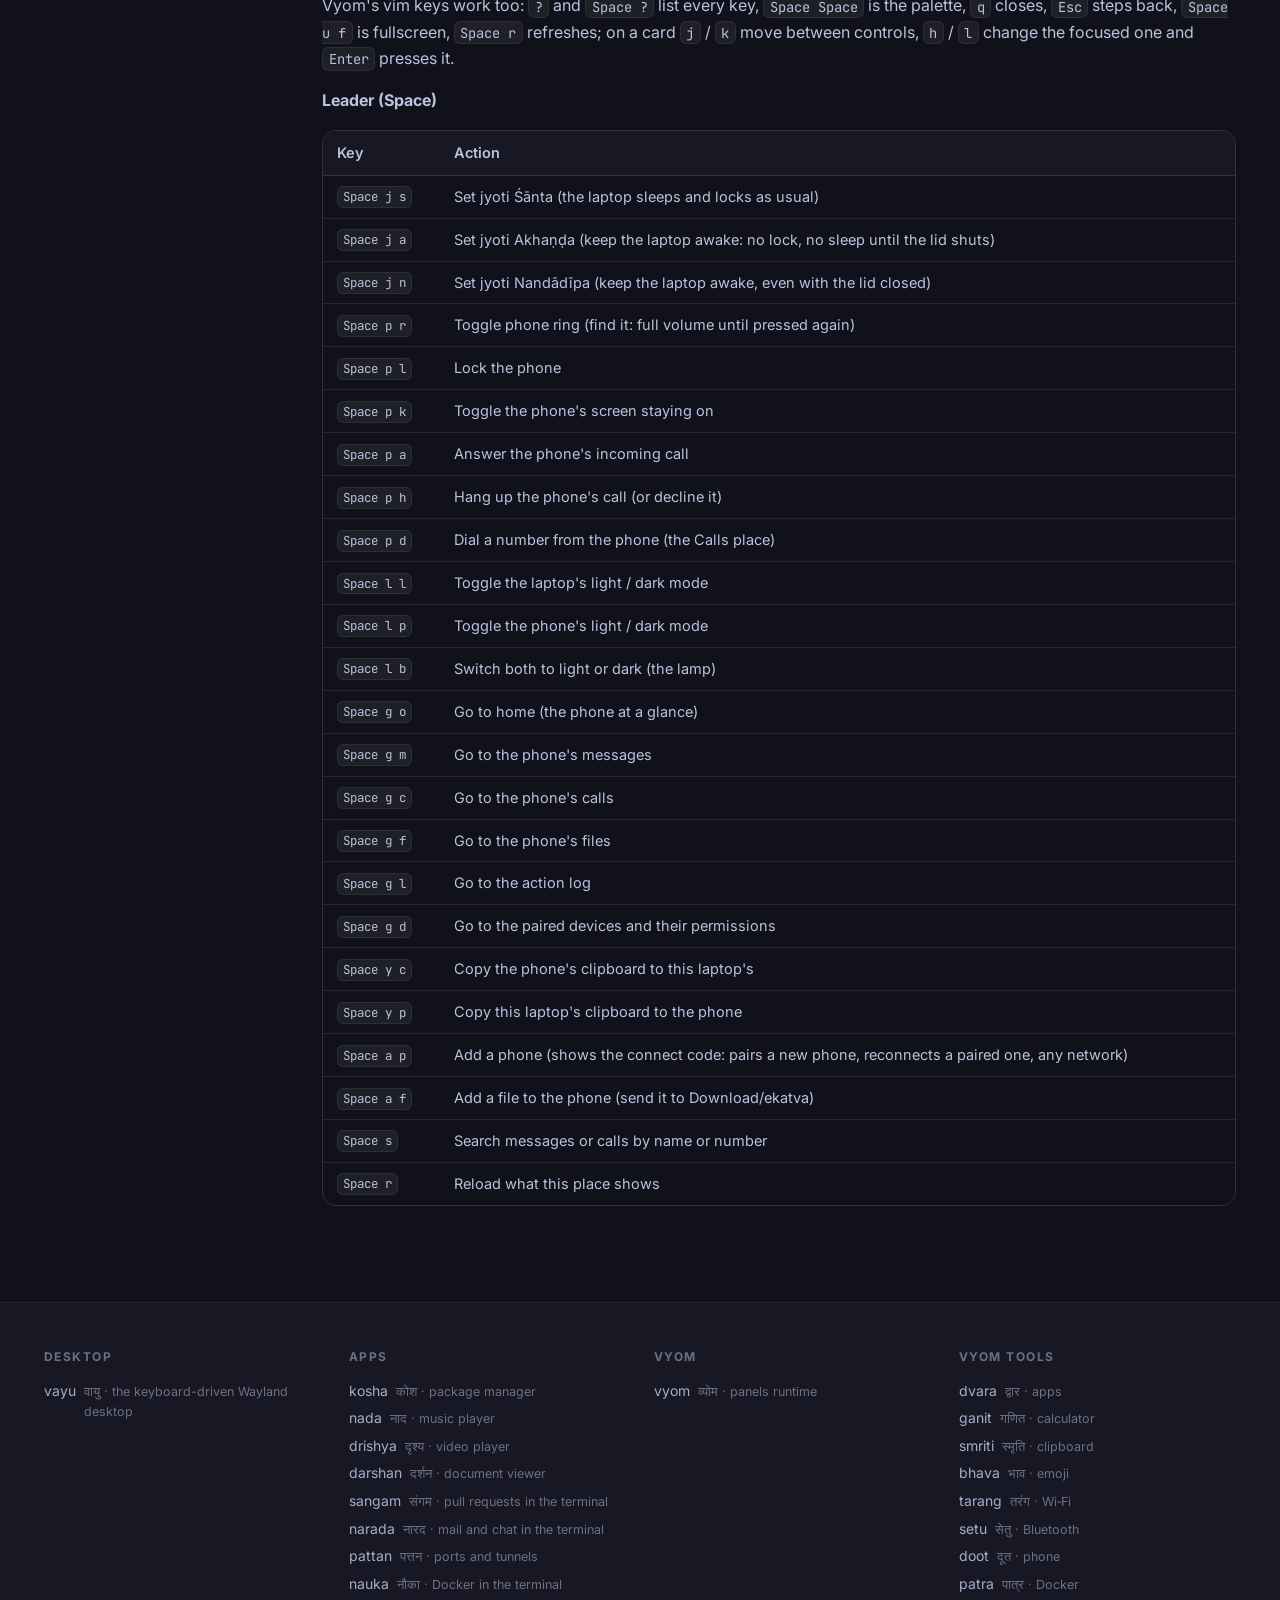
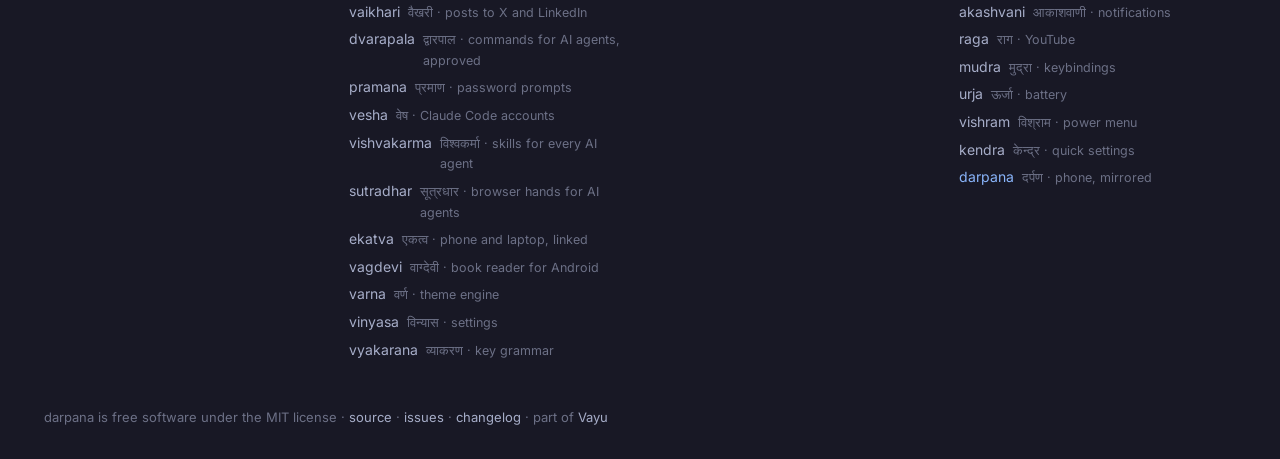
==== commit 81044f21: "The website moves to darpana.theyashsawarkar.dev Every Vayu tool's site now has its own address on t" ====
--- a/docs/index.html
+++ b/docs/index.html
@@ -57,8 +57,8 @@
 <div class="table"><table><thead><tr><th>Key</th><th>Action</th></tr></thead><tbody><tr><td><code>Space j s</code></td><td>Set jyoti Śānta (the laptop sleeps and locks as usual)</td></tr><tr><td><code>Space j a</code></td><td>Set jyoti Akhaṇḍa (keep the laptop awake: no lock, no sleep until the lid shuts)</td></tr><tr><td><code>Space j n</code></td><td>Set jyoti Nandādīpa (keep the laptop awake, even with the lid closed)</td></tr><tr><td><code>Space p r</code></td><td>Toggle phone ring (find it: full volume until pressed again)</td></tr><tr><td><code>Space p l</code></td><td>Lock the phone</td></tr><tr><td><code>Space p k</code></td><td>Toggle the phone's screen staying on</td></tr><tr><td><code>Space p a</code></td><td>Answer the phone's incoming call</td></tr><tr><td><code>Space p h</code></td><td>Hang up the phone's call (or decline it)</td></tr><tr><td><code>Space p d</code></td><td>Dial a number from the phone (the Calls place)</td></tr><tr><td><code>Space l l</code></td><td>Toggle the laptop's light / dark mode</td></tr><tr><td><code>Space l p</code></td><td>Toggle the phone's light / dark mode</td></tr><tr><td><code>Space l b</code></td><td>Switch both to light or dark (the lamp)</td></tr><tr><td><code>Space g o</code></td><td>Go to home (the phone at a glance)</td></tr><tr><td><code>Space g m</code></td><td>Go to the phone's messages</td></tr><tr><td><code>Space g c</code></td><td>Go to the phone's calls</td></tr><tr><td><code>Space g f</code></td><td>Go to the phone's files</td></tr><tr><td><code>Space g l</code></td><td>Go to the action log</td></tr><tr><td><code>Space g d</code></td><td>Go to the paired devices and their permissions</td></tr><tr><td><code>Space y c</code></td><td>Copy the phone's clipboard to this laptop's</td></tr><tr><td><code>Space y p</code></td><td>Copy this laptop's clipboard to the phone</td></tr><tr><td><code>Space a p</code></td><td>Add a phone (shows the connect code: pairs a new phone, reconnects a paired one, any network)</td></tr><tr><td><code>Space a f</code></td><td>Add a file to the phone (send it to Download/ekatva)</td></tr><tr><td><code>Space s</code></td><td>Search messages or calls by name or number</td></tr><tr><td><code>Space r</code></td><td>Reload what this place shows</td></tr></tbody></table></div>
 <!-- END KEYS -->
 </article></div>
-<footer><div class="in"><div><h4>Desktop</h4><a href="https://theyashsawarkar.github.io/vayu/" class="">vayu <span>वायु · the keyboard-driven Wayland desktop</span></a></div><div><h4>Apps</h4><a href="https://theyashsawarkar.github.io/kosha/" class="">kosha <span>कोश · package manager</span></a><a href="https://theyashsawarkar.github.io/nada/" class="">nada <span>नाद · music player</span></a><a href="https://theyashsawarkar.github.io/drishya/" class="">drishya <span>दृश्य · video player</span></a><a href="https://theyashsawarkar.github.io/sangam/" class="">sangam <span>संगम · pull requests in the terminal</span></a><a href="https://theyashsawarkar.github.io/narada/" class="">narada <span>नारद · mail and chat in the terminal</span></a><a href="https://theyashsawarkar.github.io/pattan/" class="">pattan <span>पत्तन · ports and tunnels</span></a><a href="https://theyashsawarkar.github.io/nauka/" class="">nauka <span>नौका · Docker in the terminal</span></a><a href="https://theyashsawarkar.github.io/vaikhari/" class="">vaikhari <span>वैखरी · posts to X and LinkedIn</span></a><a href="https://theyashsawarkar.github.io/dvarapala/" class="">dvarapala <span>द्वारपाल · commands for AI agents, approved</span></a><a href="https://theyashsawarkar.github.io/pramana/" class="">pramana <span>प्रमाण · password prompts</span></a><a href="https://theyashsawarkar.github.io/vesha/" class="">vesha <span>वेष · Claude Code accounts</span></a><a href="https://theyashsawarkar.github.io/vishvakarma/" class="">vishvakarma <span>विश्वकर्मा · skills for every AI agent</span></a><a href="https://theyashsawarkar.github.io/ekatva/" class="">ekatva <span>एकत्व · phone and laptop, linked</span></a><a href="https://theyashsawarkar.github.io/varna/" class="">varna <span>वर्ण · theme engine</span></a><a href="https://theyashsawarkar.github.io/vinyasa/" class="">vinyasa <span>विन्यास · settings</span></a></div><div><h4>Vyom</h4><a href="https://theyashsawarkar.github.io/vyom/" class="">vyom <span>व्योम · panels runtime</span></a></div><div><h4>Vyom tools</h4><a href="https://theyashsawarkar.github.io/dvara/" class="">dvara <span>द्वार · apps</span></a><a href="https://theyashsawarkar.github.io/ganit/" class="">ganit <span>गणित · calculator</span></a><a href="https://theyashsawarkar.github.io/smriti/" class="">smriti <span>स्मृति · clipboard</span></a><a href="https://theyashsawarkar.github.io/bhava/" class="">bhava <span>भाव · emoji</span></a><a href="https://theyashsawarkar.github.io/tarang/" class="">tarang <span>तरंग · Wi‑Fi</span></a><a href="https://theyashsawarkar.github.io/setu/" class="">setu <span>सेतु · Bluetooth</span></a><a href="https://theyashsawarkar.github.io/doot/" class="">doot <span>दूत · phone</span></a><a href="https://theyashsawarkar.github.io/patra/" class="">patra <span>पात्र · Docker</span></a><a href="https://theyashsawarkar.github.io/akashvani/" class="">akashvani <span>आकाशवाणी · notifications</span></a><a href="https://theyashsawarkar.github.io/raga/" class="">raga <span>राग · YouTube</span></a><a href="https://theyashsawarkar.github.io/mudra/" class="">mudra <span>मुद्रा · keybindings</span></a><a href="https://theyashsawarkar.github.io/urja/" class="">urja <span>ऊर्जा · battery</span></a><a href="https://theyashsawarkar.github.io/vishram/" class="">vishram <span>विश्राम · power menu</span></a><a href="https://theyashsawarkar.github.io/kendra/" class="">kendra <span>केन्द्र · quick settings</span></a><a href="https://theyashsawarkar.github.io/darpana/" class="me">darpana <span>दर्पण · phone, mirrored</span></a></div></div>
-<div class="bottom">darpana is free software under the MIT license · <a href="https://github.com/Theyashsawarkar/darpana">source</a> · <a href="https://github.com/Theyashsawarkar/darpana/issues">issues</a> · <a href="changelog.html">changelog</a> · part of <a href="https://theyashsawarkar.github.io/vayu/">Vayu</a></div></footer>
+<footer><div class="in"><div><h4>Desktop</h4><a href="https://vayu.theyashsawarkar.dev/" class="">vayu <span>वायु · the keyboard-driven Wayland desktop</span></a></div><div><h4>Apps</h4><a href="https://kosha.theyashsawarkar.dev/" class="">kosha <span>कोश · package manager</span></a><a href="https://nada.theyashsawarkar.dev/" class="">nada <span>नाद · music player</span></a><a href="https://drishya.theyashsawarkar.dev/" class="">drishya <span>दृश्य · video player</span></a><a href="https://darshan.theyashsawarkar.dev/" class="">darshan <span>दर्शन · document viewer</span></a><a href="https://sangam.theyashsawarkar.dev/" class="">sangam <span>संगम · pull requests in the terminal</span></a><a href="https://narada.theyashsawarkar.dev/" class="">narada <span>नारद · mail and chat in the terminal</span></a><a href="https://pattan.theyashsawarkar.dev/" class="">pattan <span>पत्तन · ports and tunnels</span></a><a href="https://nauka.theyashsawarkar.dev/" class="">nauka <span>नौका · Docker in the terminal</span></a><a href="https://vaikhari.theyashsawarkar.dev/" class="">vaikhari <span>वैखरी · posts to X and LinkedIn</span></a><a href="https://dvarapala.theyashsawarkar.dev/" class="">dvarapala <span>द्वारपाल · commands for AI agents, approved</span></a><a href="https://pramana.theyashsawarkar.dev/" class="">pramana <span>प्रमाण · password prompts</span></a><a href="https://vesha.theyashsawarkar.dev/" class="">vesha <span>वेष · Claude Code accounts</span></a><a href="https://vishvakarma.theyashsawarkar.dev/" class="">vishvakarma <span>विश्वकर्मा · skills for every AI agent</span></a><a href="https://sutradhar.theyashsawarkar.dev/" class="">sutradhar <span>सूत्रधार · browser hands for AI agents</span></a><a href="https://ekatva.theyashsawarkar.dev/" class="">ekatva <span>एकत्व · phone and laptop, linked</span></a><a href="https://vagdevi.theyashsawarkar.dev/" class="">vagdevi <span>वाग्देवी · book reader for Android</span></a><a href="https://varna.theyashsawarkar.dev/" class="">varna <span>वर्ण · theme engine</span></a><a href="https://vinyasa.theyashsawarkar.dev/" class="">vinyasa <span>विन्यास · settings</span></a><a href="https://vyakarana.theyashsawarkar.dev/" class="">vyakarana <span>व्याकरण · key grammar</span></a></div><div><h4>Vyom</h4><a href="https://vyom.theyashsawarkar.dev/" class="">vyom <span>व्योम · panels runtime</span></a></div><div><h4>Vyom tools</h4><a href="https://dvara.theyashsawarkar.dev/" class="">dvara <span>द्वार · apps</span></a><a href="https://ganit.theyashsawarkar.dev/" class="">ganit <span>गणित · calculator</span></a><a href="https://smriti.theyashsawarkar.dev/" class="">smriti <span>स्मृति · clipboard</span></a><a href="https://bhava.theyashsawarkar.dev/" class="">bhava <span>भाव · emoji</span></a><a href="https://tarang.theyashsawarkar.dev/" class="">tarang <span>तरंग · Wi‑Fi</span></a><a href="https://setu.theyashsawarkar.dev/" class="">setu <span>सेतु · Bluetooth</span></a><a href="https://doot.theyashsawarkar.dev/" class="">doot <span>दूत · phone</span></a><a href="https://patra.theyashsawarkar.dev/" class="">patra <span>पात्र · Docker</span></a><a href="https://akashvani.theyashsawarkar.dev/" class="">akashvani <span>आकाशवाणी · notifications</span></a><a href="https://raga.theyashsawarkar.dev/" class="">raga <span>राग · YouTube</span></a><a href="https://mudra.theyashsawarkar.dev/" class="">mudra <span>मुद्रा · keybindings</span></a><a href="https://urja.theyashsawarkar.dev/" class="">urja <span>ऊर्जा · battery</span></a><a href="https://vishram.theyashsawarkar.dev/" class="">vishram <span>विश्राम · power menu</span></a><a href="https://kendra.theyashsawarkar.dev/" class="">kendra <span>केन्द्र · quick settings</span></a><a href="https://darpana.theyashsawarkar.dev/" class="me">darpana <span>दर्पण · phone, mirrored</span></a></div></div>
+<div class="bottom">darpana is free software under the MIT license · <a href="https://github.com/Theyashsawarkar/darpana">source</a> · <a href="https://github.com/Theyashsawarkar/darpana/issues">issues</a> · <a href="changelog.html">changelog</a> · part of <a href="https://vayu.theyashsawarkar.dev/">Vayu</a></div></footer>
 <script>
 document.querySelectorAll('pre.code').forEach(p=>{const b=document.createElement('button');b.className='copy';b.textContent='Copy';
 b.onclick=()=>{navigator.clipboard.writeText(p.innerText.replace(/^Copy/,'')).then(()=>{b.textContent='Copied';setTimeout(()=>b.textContent='Copy',1200)})};p.appendChild(b)});
